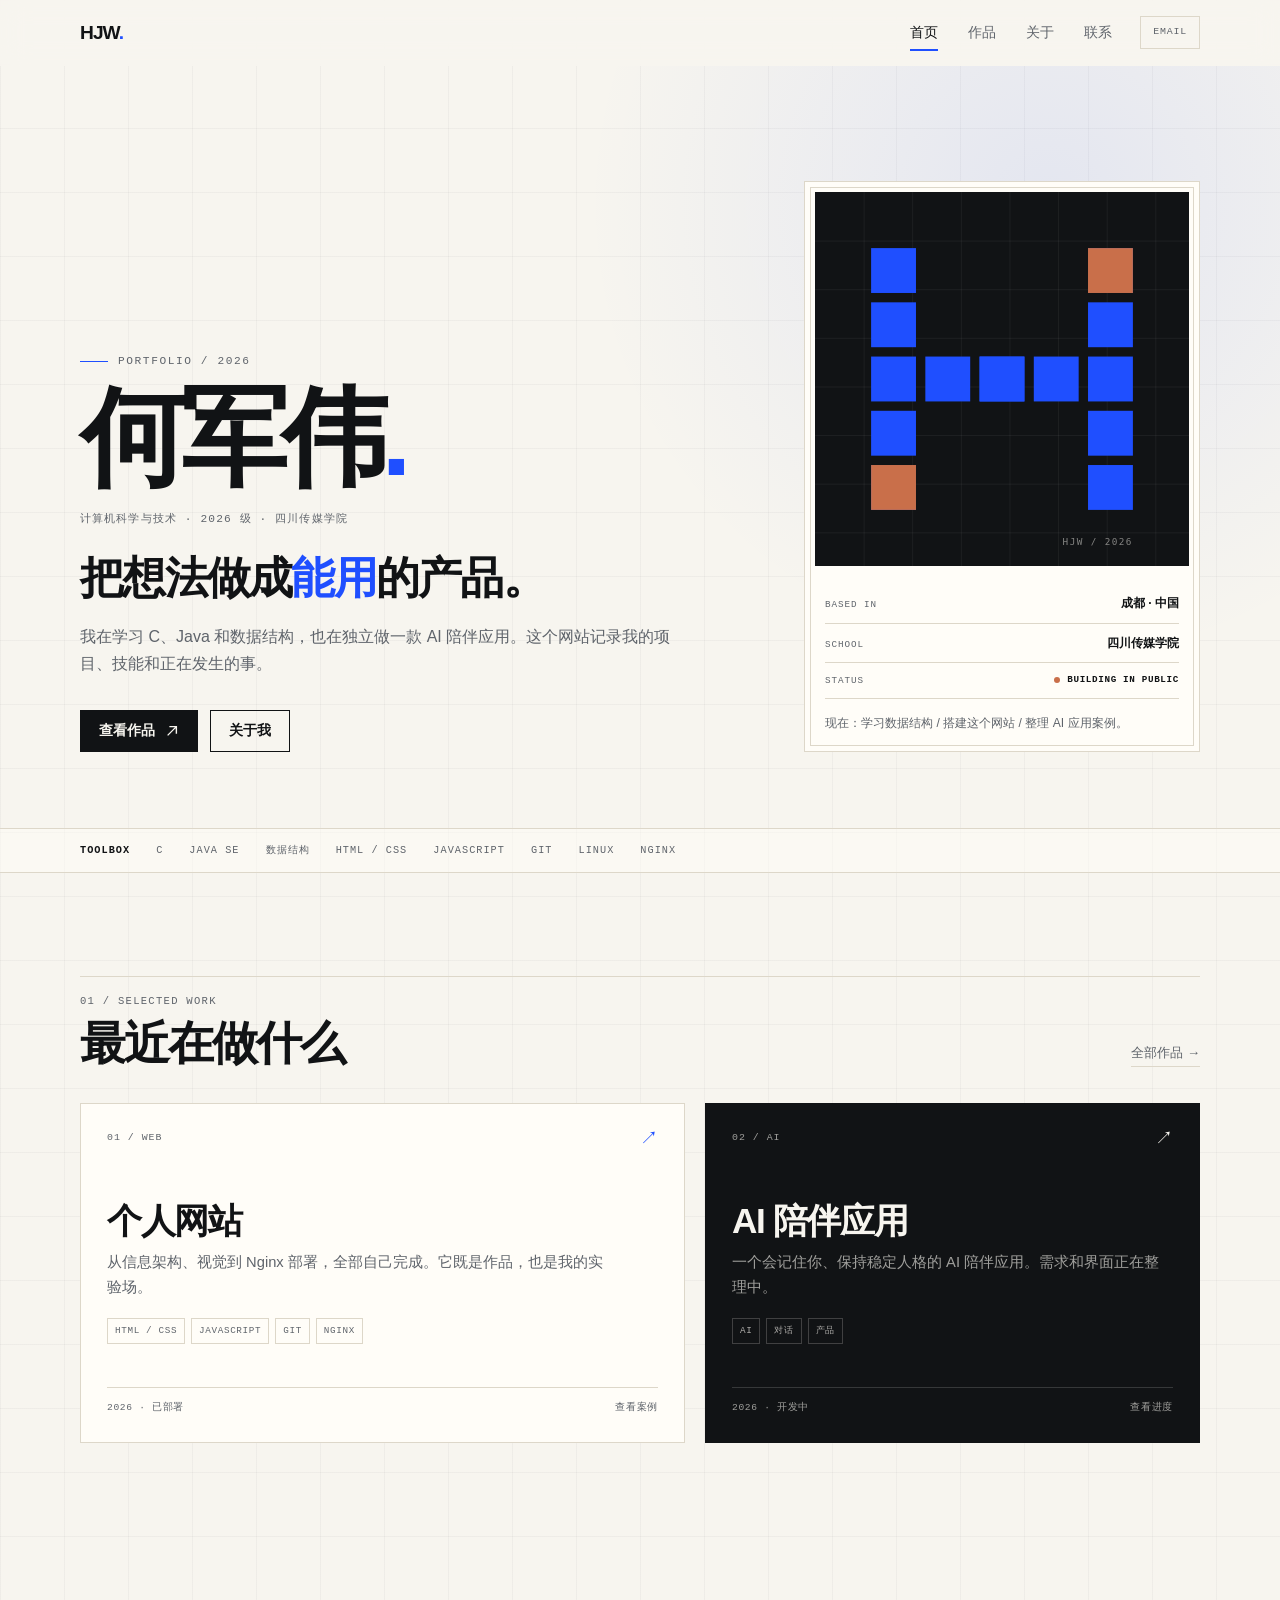
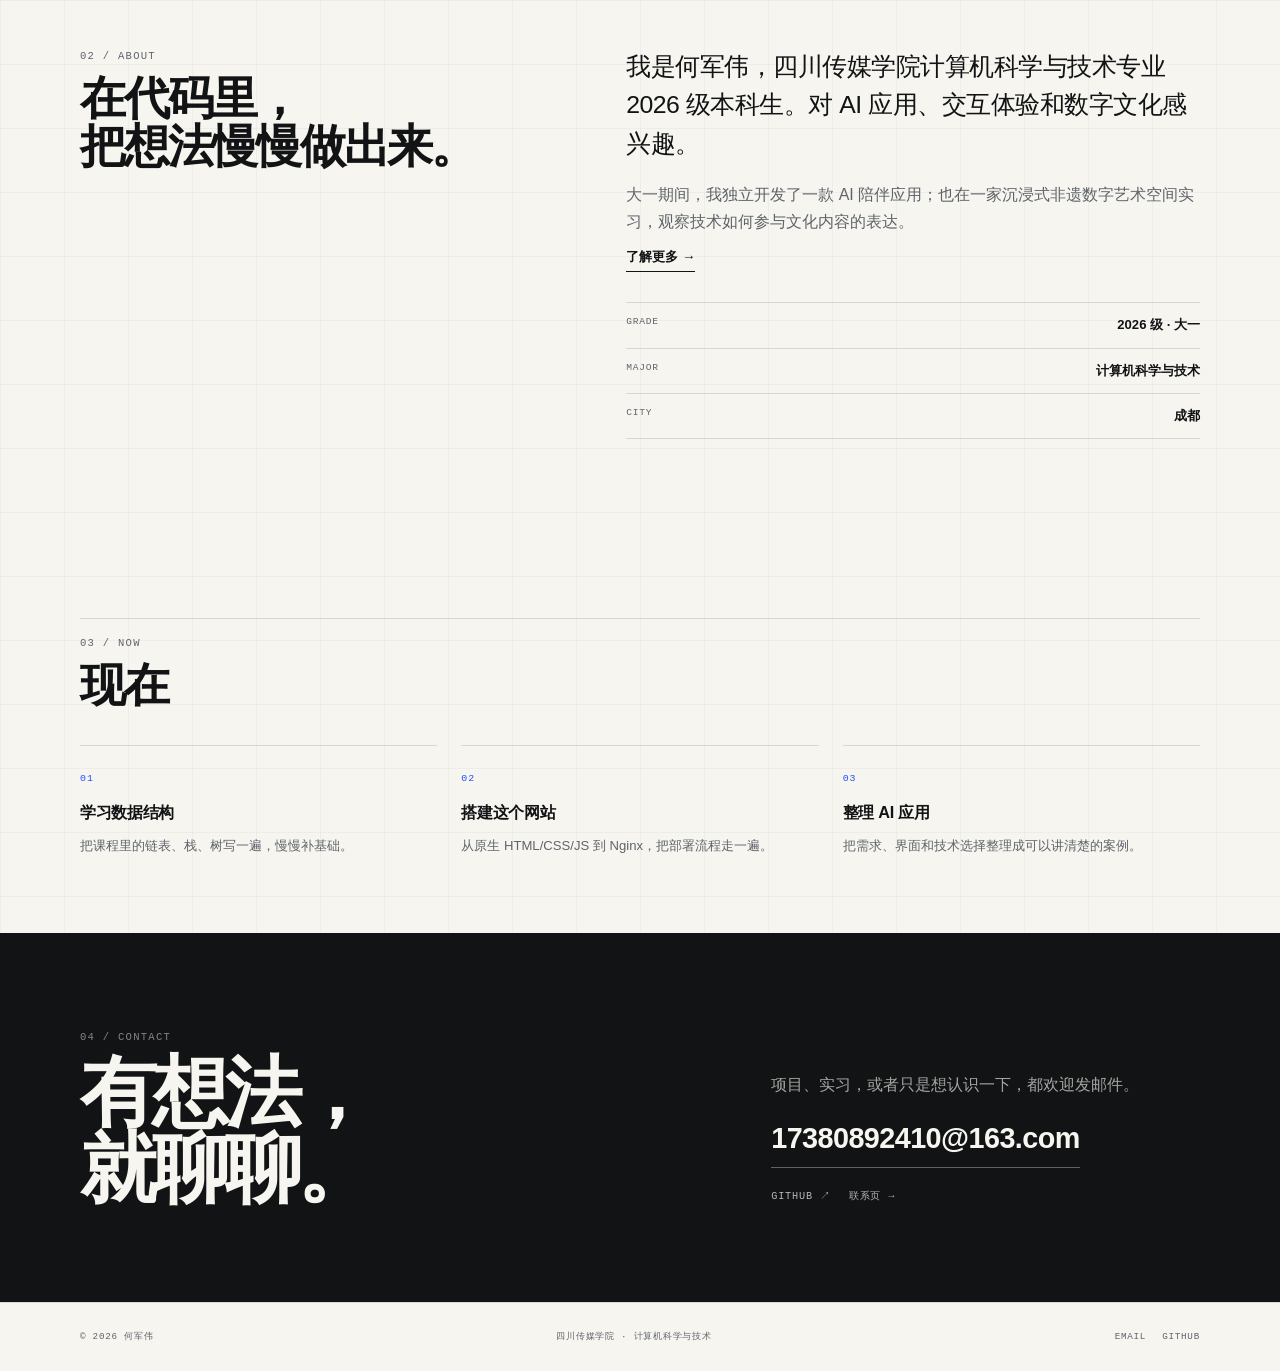
==== index.html @ 46a1043a "feat: build homepage" ====
<!doctype html>
<html lang="zh-CN">
<head>
  <meta charset="utf-8">
  <meta name="viewport" content="width=device-width, initial-scale=1">
  <meta name="description" content="何军伟的个人网站：四川传媒学院计算机科学与技术 2026 级，记录 AI 应用、Web 实践与学习过程。">
  <meta name="theme-color" content="#F7F5EF">
  <meta property="og:title" content="何军伟 | 计算机科学与技术 · AI 应用">
  <meta property="og:description" content="把想法做成能用的产品。记录项目、技能与正在发生的事。">
  <meta property="og:type" content="website">
  <title>何军伟 | 计算机科学与技术 · AI 应用</title>
  <link rel="icon" href="assets/img/favicon.svg" type="image/svg+xml">
  <link rel="stylesheet" href="assets/css/style.css">
</head>
<body>
  <a class="skip-link" href="#main">跳到主要内容</a>

  <header class="site-header">
    <div class="header-inner">
      <a class="brand" href="index.html" aria-label="何军伟 · 首页">HJW<span>.</span></a>

      <button class="nav-toggle" type="button" aria-expanded="false" aria-controls="site-nav" aria-label="打开菜单">
        <span></span>
        <span></span>
      </button>

      <nav class="nav" id="site-nav" aria-label="主导航">
        <a href="index.html" aria-current="page">首页</a>
        <a href="works.html">作品</a>
        <a href="about.html">关于</a>
        <a href="contact.html">联系</a>
      </nav>

      <a class="header-mail" href="mailto:17380892410@163.com">Email</a>
    </div>
  </header>

  <main id="main">
    <section class="hero">
      <div class="container hero-grid">
        <div class="hero-copy">
          <p class="eyebrow">Portfolio / 2026</p>
          <h1>何军伟<span class="accent">.</span></h1>
          <p class="hero-role">计算机科学与技术 · 2026 级 · 四川传媒学院</p>
          <p class="hero-statement">把想法做成<em>能用</em>的产品。</p>
          <p class="hero-lead">我在学习 C、Java 和数据结构，也在独立做一款 AI 陪伴应用。这个网站记录我的项目、技能和正在发生的事。</p>

          <div class="hero-actions">
            <a class="btn" href="works.html">
              查看作品
              <svg class="icon" viewBox="0 0 16 16" fill="none" stroke="currentColor" stroke-width="1.6" aria-hidden="true">
                <path d="M3 13 13 3M5 3h8v8"/>
              </svg>
            </a>
            <a class="btn btn--ghost" href="about.html">关于我</a>
          </div>
        </div>

        <aside class="hero-card" aria-label="个人信息卡片">
          <div class="avatar">
            <img src="assets/img/avatar.svg" alt="何军伟的字母头像，像素风格的 H" width="400" height="400">
          </div>
          <div class="hero-card-body">
            <div class="hero-card-row">
              <span>Based in</span>
              <strong>成都 · 中国</strong>
            </div>
            <div class="hero-card-row">
              <span>School</span>
              <strong>四川传媒学院</strong>
            </div>
            <div class="hero-card-row">
              <span>Status</span>
              <strong class="status">Building in public</strong>
            </div>
            <p class="hero-card-note">现在：学习数据结构 / 搭建这个网站 / 整理 AI 应用案例。</p>
          </div>
        </aside>
      </div>
    </section>

    <div class="skill-strip">
      <div class="container skill-track" aria-label="技能关键词">
        <span class="label">Toolbox</span>
        <span>C</span>
        <span>Java SE</span>
        <span>数据结构</span>
        <span>HTML / CSS</span>
        <span>JavaScript</span>
        <span>Git</span>
        <span>Linux</span>
        <span>Nginx</span>
      </div>
    </div>

    <section class="section" id="selected-work">
      <div class="container">
        <div class="section-head" data-reveal>
          <div>
            <p class="section-label">01 / Selected Work</p>
            <h2 class="section-title">最近在做什么</h2>
          </div>
          <a class="section-link" href="works.html">全部作品 →</a>
        </div>

        <div class="works-grid">
          <a class="work-card" href="works.html#site" data-reveal>
            <div class="work-top">
              <span class="work-num">01 / Web</span>
              <span class="work-arrow" aria-hidden="true">↗</span>
            </div>
            <div>
              <h3 class="work-title">个人网站</h3>
              <p class="work-desc">从信息架构、视觉到 Nginx 部署，全部自己完成。它既是作品，也是我的实验场。</p>
              <div class="work-tags">
                <span class="tag">HTML / CSS</span>
                <span class="tag">JavaScript</span>
                <span class="tag">Git</span>
                <span class="tag">Nginx</span>
              </div>
            </div>
            <div class="work-foot">
              <span>2026 · 已部署</span>
              <span>查看案例</span>
            </div>
          </a>

          <a class="work-card work-card--dark" href="works.html#ai" data-reveal>
            <div class="work-top">
              <span class="work-num">02 / AI</span>
              <span class="work-arrow" aria-hidden="true">↗</span>
            </div>
            <div>
              <h3 class="work-title">AI 陪伴应用</h3>
              <p class="work-desc">一个会记住你、保持稳定人格的 AI 陪伴应用。需求和界面正在整理中。</p>
              <div class="work-tags">
                <span class="tag">AI</span>
                <span class="tag">对话</span>
                <span class="tag">产品</span>
              </div>
            </div>
            <div class="work-foot">
              <span>2026 · 开发中</span>
              <span>查看进度</span>
            </div>
          </a>
        </div>
      </div>
    </section>

    <section class="section" id="about-teaser">
      <div class="container about-teaser">
        <div data-reveal>
          <p class="section-label">02 / About</p>
          <h2 class="section-title">在代码里，<br>把想法慢慢做出来。</h2>
        </div>

        <div data-reveal>
          <p class="lead">我是何军伟，四川传媒学院计算机科学与技术专业 2026 级本科生。对 AI 应用、交互体验和数字文化感兴趣。</p>
          <p>大一期间，我独立开发了一款 AI 陪伴应用；也在一家沉浸式非遗数字艺术空间实习，观察技术如何参与文化内容的表达。</p>
          <a class="text-link" href="about.html">了解更多 →</a>

          <div class="facts">
            <div class="fact">
              <span>Grade</span>
              <strong>2026 级 · 大一</strong>
            </div>
            <div class="fact">
              <span>Major</span>
              <strong>计算机科学与技术</strong>
            </div>
            <div class="fact">
              <span>City</span>
              <strong>成都</strong>
            </div>
          </div>
        </div>
      </div>
    </section>

    <section class="section section--tight" id="now">
      <div class="container">
        <div class="section-head" data-reveal>
          <div>
            <p class="section-label">03 / Now</p>
            <h2 class="section-title">现在</h2>
          </div>
        </div>

        <div class="now-list">
          <div class="now-item" data-reveal>
            <span class="num">01</span>
            <h3>学习数据结构</h3>
            <p>把课程里的链表、栈、树写一遍，慢慢补基础。</p>
          </div>
          <div class="now-item" data-reveal>
            <span class="num">02</span>
            <h3>搭建这个网站</h3>
            <p>从原生 HTML/CSS/JS 到 Nginx，把部署流程走一遍。</p>
          </div>
          <div class="now-item" data-reveal>
            <span class="num">03</span>
            <h3>整理 AI 应用</h3>
            <p>把需求、界面和技术选择整理成可以讲清楚的案例。</p>
          </div>
        </div>
      </div>
    </section>

    <section class="contact-cta" id="contact">
      <div class="container contact-cta-grid">
        <div data-reveal>
          <p class="section-label">04 / Contact</p>
          <h2>有想法，<br>就聊聊。</h2>
        </div>
        <div data-reveal>
          <p>项目、实习，或者只是想认识一下，都欢迎发邮件。</p>
          <a class="email-link" href="mailto:17380892410@163.com">17380892410@163.com</a>
          <div class="contact-links">
            <a href="https://github.com/WDSJ-HSDJ" target="_blank" rel="noopener">GitHub ↗</a>
            <a href="contact.html">联系页 →</a>
          </div>
        </div>
      </div>
    </section>
  </main>

  <footer class="site-footer">
    <div class="container footer-inner">
      <span>© <span data-year>2026</span> 何军伟</span>
      <span>四川传媒学院 · 计算机科学与技术</span>
      <div class="footer-links">
        <a href="mailto:17380892410@163.com">Email</a>
        <a href="https://github.com/WDSJ-HSDJ" target="_blank" rel="noopener">GitHub</a>
      </div>
    </div>
  </footer>

  <script src="assets/js/main.js" defer></script>
</body>
</html>
---- assets/css/style.css ----
/* =========================================================
   He Junwei — personal site
   Native HTML / CSS / JS. No build step, no dependencies.
   ========================================================= */

/* ---------- Reset ---------- */
*,
*::before,
*::after {
  box-sizing: border-box;
}

html {
  scroll-behavior: smooth;
}

body {
  margin: 0;
  background-color: #f7f5ef;
  background-image:
    linear-gradient(rgba(17, 19, 21, 0.035) 1px, transparent 1px),
    linear-gradient(90deg, rgba(17, 19, 21, 0.035) 1px, transparent 1px);
  background-size: 64px 64px;
  color: #111315;
  font-family: "Inter", -apple-system, BlinkMacSystemFont, "Segoe UI",
    "PingFang SC", "Hiragino Sans GB", "Microsoft YaHei", "Noto Sans SC",
    sans-serif;
  font-size: 16px;
  line-height: 1.7;
  -webkit-font-smoothing: antialiased;
  text-rendering: optimizeLegibility;
}

body.nav-open {
  overflow: hidden;
}

h1,
h2,
h3,
h4,
p,
dl,
dd,
figure {
  margin: 0;
}

ul,
ol {
  margin: 0;
  padding: 0;
  list-style: none;
}

a {
  color: inherit;
  text-decoration: none;
}

img,
svg {
  display: block;
  max-width: 100%;
}

button,
input {
  font: inherit;
}

button {
  color: inherit;
}

::selection {
  background: #1f4fff;
  color: #fff;
}

:focus-visible {
  outline: 2px solid #1f4fff;
  outline-offset: 3px;
}

/* ---------- Tokens ---------- */
:root {
  --paper: #f7f5ef;
  --paper-2: #efece3;
  --white: #fffdf8;
  --ink: #111315;
  --ink-2: #1b1e22;
  --muted: #5f646b;
  --line: #ddd7c9;
  --blue: #1f4fff;
  --blue-ink: #1739c6;
  --orange: #c96f4a;
  --max: 1120px;
  --radius: 4px;
  --font-mono: "SFMono-Regular", Consolas, "Liberation Mono", Menlo, monospace;
}

/* ---------- Utilities ---------- */
.container {
  width: min(calc(100% - 48px), var(--max));
  margin-inline: auto;
}

.skip-link {
  position: absolute;
  top: -80px;
  left: 24px;
  z-index: 100;
  padding: 10px 14px;
  background: var(--ink);
  color: var(--paper);
  font-size: 0.85rem;
  transition: top 0.2s ease;
}

.skip-link:focus {
  top: 12px;
}

.accent {
  color: var(--blue);
}

.icon {
  width: 1em;
  height: 1em;
  flex: none;
}

.section {
  padding: clamp(64px, 8vw, 104px) 0;
}

.section--tight {
  padding: clamp(48px, 6vw, 76px) 0;
}

.section-head {
  display: flex;
  align-items: flex-end;
  justify-content: space-between;
  gap: 24px;
  margin-bottom: 36px;
  padding-top: 16px;
  border-top: 1px solid var(--line);
}

.section-label {
  margin: 0 0 8px;
  font-family: var(--font-mono);
  font-size: 0.66rem;
  letter-spacing: 0.12em;
  text-transform: uppercase;
  color: var(--muted);
}

.section-title {
  font-size: clamp(1.9rem, 3.6vw, 3rem);
  font-weight: 700;
  line-height: 1.05;
  letter-spacing: -0.045em;
  text-wrap: balance;
}

.section-link {
  padding-bottom: 2px;
  border-bottom: 1px solid var(--line);
  font-size: 0.82rem;
  color: var(--muted);
  white-space: nowrap;
  transition: color 0.2s ease, border-color 0.2s ease;
}

.section-link:hover {
  color: var(--ink);
  border-color: var(--ink);
}

.section-note {
  max-width: 24em;
  font-size: 0.8rem;
  color: var(--muted);
  text-align: right;
}

.lead {
  margin-bottom: 18px;
  font-size: clamp(1.2rem, 2vw, 1.55rem);
  line-height: 1.55;
  letter-spacing: -0.02em;
}

.eyebrow {
  display: flex;
  align-items: center;
  gap: 10px;
  margin: 0;
  font-family: var(--font-mono);
  font-size: 0.7rem;
  letter-spacing: 0.14em;
  text-transform: uppercase;
  color: var(--muted);
}

.eyebrow::before {
  content: "";
  width: 28px;
  height: 1px;
  background: var(--blue);
}

/* ---------- Header ---------- */
.site-header {
  position: sticky;
  top: 0;
  z-index: 50;
  background: rgba(247, 245, 239, 0.88);
  border-bottom: 1px solid transparent;
  backdrop-filter: blur(14px);
  -webkit-backdrop-filter: blur(14px);
  transition: border-color 0.2s ease;
}

.site-header.is-scrolled {
  border-bottom-color: var(--line);
}

.header-inner {
  position: relative;
  display: flex;
  align-items: center;
  gap: 28px;
  width: min(calc(100% - 48px), var(--max));
  margin-inline: auto;
  padding: 16px 0;
}

.brand {
  font-size: 1.2rem;
  font-weight: 800;
  letter-spacing: -0.05em;
  line-height: 1;
}

.brand span {
  color: var(--blue);
}

.nav {
  display: flex;
  align-items: center;
  gap: 30px;
  margin-left: auto;
}

.nav a {
  position: relative;
  font-size: 0.86rem;
  color: var(--muted);
  transition: color 0.2s ease;
}

.nav a:hover,
.nav a[aria-current="page"] {
  color: var(--ink);
}

.nav a[aria-current="page"]::after {
  content: "";
  position: absolute;
  right: 0;
  bottom: -7px;
  left: 0;
  height: 2px;
  background: var(--blue);
}

.header-mail {
  padding: 7px 12px;
  border: 1px solid var(--line);
  font-family: var(--font-mono);
  font-size: 0.62rem;
  letter-spacing: 0.08em;
  text-transform: uppercase;
  color: var(--muted);
  transition: color 0.2s ease, border-color 0.2s ease;
}

.header-mail:hover {
  color: var(--ink);
  border-color: var(--ink);
}

.nav-toggle {
  display: none;
  width: 38px;
  height: 38px;
  margin-left: auto;
  padding: 8px;
  border: 1px solid var(--line);
  background: transparent;
  cursor: pointer;
}

.nav-toggle span {
  display: block;
  width: 20px;
  height: 1.5px;
  margin: 4px auto;
  background: var(--ink);
  transition: transform 0.2s ease, opacity 0.2s ease;
}

.nav-toggle[aria-expanded="true"] span:first-child {
  transform: translateY(5.5px) rotate(45deg);
}

.nav-toggle[aria-expanded="true"] span:last-child {
  transform: translateY(-5.5px) rotate(-45deg);
}

/* ---------- Hero ---------- */
.hero {
  padding: clamp(64px, 9vw, 116px) 0 clamp(48px, 6vw, 76px);
  background: radial-gradient(circle at 82% 18%, rgba(31, 79, 255, 0.09), transparent 38%);
}

.hero-grid {
  display: grid;
  grid-template-columns: minmax(0, 1.25fr) minmax(280px, 0.75fr);
  gap: clamp(32px, 5vw, 72px);
  align-items: end;
}

.hero h1 {
  margin: 18px 0 22px;
  font-size: clamp(3.6rem, 8.4vw, 7.2rem);
  font-weight: 800;
  line-height: 0.92;
  letter-spacing: -0.07em;
}

.hero h1 .accent {
  display: inline-block;
  color: var(--blue);
}

.hero-role {
  font-family: var(--font-mono);
  font-size: 0.7rem;
  letter-spacing: 0.1em;
  text-transform: uppercase;
  color: var(--muted);
}

.hero-statement {
  max-width: 14em;
  margin: 22px 0 18px;
  font-size: clamp(1.75rem, 3.4vw, 2.8rem);
  font-weight: 600;
  line-height: 1.25;
  letter-spacing: -0.04em;
  text-wrap: balance;
}

.hero-statement em {
  font-style: normal;
  color: var(--blue);
}

.hero-lead {
  max-width: 38em;
  font-size: 1rem;
  color: var(--muted);
}

.hero-actions {
  display: flex;
  flex-wrap: wrap;
  gap: 12px;
  margin-top: 32px;
}

.btn {
  display: inline-flex;
  align-items: center;
  gap: 10px;
  padding: 12px 18px;
  border: 1px solid var(--ink);
  background: var(--ink);
  color: var(--paper);
  font-size: 0.86rem;
  font-weight: 600;
  line-height: 1.2;
  transition: background 0.2s ease, border-color 0.2s ease, color 0.2s ease;
}

.btn:hover {
  background: var(--blue);
  border-color: var(--blue);
}

.btn--ghost {
  background: transparent;
  color: var(--ink);
}

.btn--ghost:hover {
  background: var(--ink);
  color: var(--paper);
  border-color: var(--ink);
}

.btn .icon {
  width: 14px;
  height: 14px;
}

.hero-card {
  position: relative;
  padding: 10px;
  border: 1px solid var(--line);
  background: var(--white);
}

.hero-card::after {
  content: "";
  position: absolute;
  inset: 5px;
  border: 1px solid var(--line);
  pointer-events: none;
}

.avatar {
  position: relative;
  overflow: hidden;
  aspect-ratio: 1;
  background: var(--ink);
}

.avatar img {
  width: 100%;
  height: 100%;
  object-fit: cover;
}

.hero-card-body {
  padding: 18px 10px 8px;
}

.hero-card-row {
  display: flex;
  align-items: baseline;
  justify-content: space-between;
  gap: 16px;
  padding: 9px 0;
  border-bottom: 1px solid var(--line);
  font-size: 0.76rem;
}

.hero-card-row span {
  font-family: var(--font-mono);
  font-size: 0.58rem;
  letter-spacing: 0.1em;
  text-transform: uppercase;
  color: var(--muted);
}

.hero-card-row strong {
  font-weight: 600;
  text-align: right;
}

.status {
  display: inline-flex;
  align-items: center;
  gap: 7px;
  font-family: var(--font-mono);
  font-size: 0.58rem;
  letter-spacing: 0.07em;
  text-transform: uppercase;
}

.status::before {
  content: "";
  width: 6px;
  height: 6px;
  border-radius: 50%;
  background: var(--orange);
}

.status--blue::before {
  background: var(--blue);
}

.hero-card-note {
  margin-top: 14px;
  font-size: 0.76rem;
  line-height: 1.65;
  color: var(--muted);
}

/* ---------- Skill strip ---------- */
.skill-strip {
  border-top: 1px solid var(--line);
  border-bottom: 1px solid var(--line);
  background: rgba(255, 253, 248, 0.5);
}

.skill-track {
  display: flex;
  flex-wrap: wrap;
  align-items: center;
  gap: 8px 26px;
  padding: 13px 0;
  font-family: var(--font-mono);
  font-size: 0.64rem;
  letter-spacing: 0.1em;
  text-transform: uppercase;
  color: var(--muted);
}

.skill-track .label {
  color: var(--ink);
  font-weight: 700;
}

/* ---------- Work cards ---------- */
.works-grid {
  display: grid;
  grid-template-columns: 1.1fr 0.9fr;
  gap: 20px;
}

.work-card {
  position: relative;
  display: flex;
  flex-direction: column;
  justify-content: space-between;
  gap: 30px;
  min-height: 340px;
  padding: 26px;
  overflow: hidden;
  border: 1px solid var(--line);
  background: var(--white);
  transition: transform 0.28s ease, border-color 0.28s ease;
}

.work-card:hover {
  transform: translateY(-4px);
  border-color: var(--ink);
}

.work-top {
  display: flex;
  align-items: flex-start;
  justify-content: space-between;
  gap: 16px;
}

.work-num {
  font-family: var(--font-mono);
  font-size: 0.62rem;
  letter-spacing: 0.1em;
  text-transform: uppercase;
  color: var(--muted);
}

.work-arrow {
  font-size: 1.1rem;
  line-height: 1;
  color: var(--blue);
  transition: transform 0.25s ease;
}

.work-card:hover .work-arrow {
  transform: translate(3px, -3px);
}

.work-title {
  margin: 12px 0 10px;
  font-size: clamp(1.5rem, 2.8vw, 2.2rem);
  font-weight: 700;
  line-height: 1.05;
  letter-spacing: -0.04em;
}

.work-desc {
  max-width: 34em;
  font-size: 0.92rem;
  color: var(--muted);
}

.work-tags {
  display: flex;
  flex-wrap: wrap;
  gap: 6px;
  margin-top: 18px;
}

.tag {
  padding: 4px 7px;
  border: 1px solid var(--line);
  font-family: var(--font-mono);
  font-size: 0.58rem;
  letter-spacing: 0.07em;
  text-transform: uppercase;
  color: var(--muted);
}

.work-foot {
  display: flex;
  justify-content: space-between;
  gap: 16px;
  padding-top: 12px;
  border-top: 1px solid var(--line);
  font-family: var(--font-mono);
  font-size: 0.6rem;
  letter-spacing: 0.07em;
  text-transform: uppercase;
  color: var(--muted);
}

.work-card--dark {
  border-color: var(--ink);
  background: var(--ink);
  color: var(--paper);
}

.work-card--dark:hover {
  border-color: var(--blue);
}

.work-card--dark .work-desc,
.work-card--dark .work-num,
.work-card--dark .work-foot {
  color: rgba(247, 245, 239, 0.62);
}

.work-card--dark .work-foot {
  border-color: rgba(247, 245, 239, 0.16);
}

.work-card--dark .tag {
  border-color: rgba(247, 245, 239, 0.2);
  color: rgba(247, 245, 239, 0.68);
}

.work-card--dark .work-arrow {
  color: var(--paper);
}

/* ---------- About teaser ---------- */
.about-teaser {
  display: grid;
  grid-template-columns: 0.9fr 1.1fr;
  gap: clamp(32px, 6vw, 80px);
  align-items: start;
}

.about-teaser .section-title {
  max-width: 10em;
}

.about-teaser p {
  color: var(--muted);
}

.about-teaser .lead {
  color: var(--ink);
}

.text-link {
  display: inline-flex;
  align-items: center;
  gap: 8px;
  margin-top: 10px;
  padding-bottom: 3px;
  border-bottom: 1px solid var(--ink);
  font-size: 0.84rem;
  font-weight: 600;
}

.facts {
  margin-top: 30px;
  border-top: 1px solid var(--line);
}

.fact {
  display: flex;
  justify-content: space-between;
  gap: 16px;
  padding: 11px 0;
  border-bottom: 1px solid var(--line);
  font-size: 0.82rem;
}

.fact span:first-child {
  font-family: var(--font-mono);
  font-size: 0.6rem;
  letter-spacing: 0.08em;
  text-transform: uppercase;
  color: var(--muted);
}

.fact strong {
  font-weight: 600;
  text-align: right;
}

/* ---------- Now ---------- */
.now-list {
  display: grid;
  grid-template-columns: repeat(3, 1fr);
  gap: 24px;
}

.now-item {
  padding-top: 16px;
  border-top: 1px solid var(--line);
}

.now-item .num {
  font-family: var(--font-mono);
  font-size: 0.62rem;
  letter-spacing: 0.1em;
  color: var(--blue);
}

.now-item h3 {
  margin: 10px 0 8px;
  font-size: 1.02rem;
  letter-spacing: -0.02em;
}

.now-item p {
  font-size: 0.82rem;
  color: var(--muted);
}

/* ---------- Contact CTA ---------- */
.contact-cta {
  padding: clamp(56px, 8vw, 96px) 0;
  background: var(--ink);
  color: var(--paper);
}

.contact-cta-grid {
  display: grid;
  grid-template-columns: 1.2fr 0.8fr;
  gap: 48px;
  align-items: end;
}

.contact-cta .section-label {
  color: rgba(247, 245, 239, 0.5);
}

.contact-cta h2 {
  font-size: clamp(2.6rem, 6vw, 4.8rem);
  font-weight: 700;
  line-height: 0.98;
  letter-spacing: -0.06em;
}

.contact-cta p {
  max-width: 26em;
  color: rgba(247, 245, 239, 0.64);
}

.contact-cta .email-link {
  display: inline-block;
  margin-top: 16px;
  padding-bottom: 4px;
  border-bottom: 1px solid rgba(247, 245, 239, 0.35);
  color: var(--paper);
  font-size: clamp(1.2rem, 2.4vw, 1.8rem);
  letter-spacing: -0.02em;
  word-break: break-all;
}

.contact-links {
  display: flex;
  flex-wrap: wrap;
  gap: 18px;
  margin-top: 20px;
  font-family: var(--font-mono);
  font-size: 0.64rem;
  letter-spacing: 0.08em;
  text-transform: uppercase;
}

.contact-links a {
  color: rgba(247, 245, 239, 0.72);
}

.contact-links a:hover {
  color: var(--paper);
}

/* ---------- Footer ---------- */
.site-footer {
  padding: 26px 0;
  border-top: 1px solid var(--line);
  background: var(--paper);
}

.footer-inner {
  display: flex;
  flex-wrap: wrap;
  justify-content: space-between;
  gap: 12px 24px;
  font-family: var(--font-mono);
  font-size: 0.58rem;
  letter-spacing: 0.08em;
  text-transform: uppercase;
  color: var(--muted);
}

.footer-links {
  display: flex;
  gap: 16px;
}

.footer-links a:hover {
  color: var(--ink);
}

/* ---------- Subpage hero ---------- */
.page-hero {
  padding: clamp(64px, 8vw, 104px) 0 clamp(36px, 5vw, 56px);
  background: radial-gradient(circle at 88% 12%, rgba(31, 79, 255, 0.08), transparent 36%);
}

.page-hero h1 {
  margin: 16px 0 20px;
  font-size: clamp(3rem, 7vw, 6rem);
  font-weight: 800;
  line-height: 0.95;
  letter-spacing: -0.06em;
}

.page-lead {
  max-width: 38em;
  font-size: clamp(1.05rem, 2vw, 1.35rem);
  line-height: 1.6;
  color: var(--muted);
}

/* ---------- Project ---------- */
.project {
  padding: clamp(56px, 7vw, 88px) 0;
  border-top: 1px solid var(--line);
}

.project-grid {
  display: grid;
  grid-template-columns: 1fr 1fr;
  gap: clamp(32px, 6vw, 72px);
  align-items: start;
}

.project h2 {
  margin: 12px 0 16px;
  font-size: clamp(2rem, 4vw, 3.4rem);
  font-weight: 700;
  line-height: 1;
  letter-spacing: -0.05em;
}

.project-summary {
  max-width: 34em;
  color: var(--muted);
}

.project-meta {
  display: grid;
  gap: 0;
  margin-top: 28px;
  border-top: 1px solid var(--line);
}

.project-meta > div {
  display: grid;
  grid-template-columns: 80px 1fr;
  gap: 16px;
  padding: 11px 0;
  border-bottom: 1px solid var(--line);
}

.project-meta dt {
  font-family: var(--font-mono);
  font-size: 0.6rem;
  letter-spacing: 0.08em;
  text-transform: uppercase;
  color: var(--muted);
}

.project-meta dd {
  font-size: 0.84rem;
}

.project-meta a {
  padding-bottom: 2px;
  border-bottom: 1px solid var(--line);
}

.project-meta a:hover {
  border-color: var(--ink);
}

.project-note {
  margin-top: 18px;
  font-size: 0.78rem;
  color: var(--muted);
}

.project--dark {
  background: var(--ink);
  color: var(--paper);
}

.project--dark .section-label,
.project--dark .project-summary,
.project--dark .project-meta dt,
.project--dark .project-note {
  color: rgba(247, 245, 239, 0.6);
}

.project--dark .project-meta,
.project--dark .project-meta > div {
  border-color: rgba(247, 245, 239, 0.15);
}

.project--dark .project-meta a {
  border-color: rgba(247, 245, 239, 0.3);
}

.project--dark .status {
  color: rgba(247, 245, 239, 0.75);
}

/* ---------- Browser preview ---------- */
.project-preview {
  padding: 10px;
  border: 1px solid var(--line);
  background: var(--white);
}

.browser {
  overflow: hidden;
  border: 1px solid var(--line);
  background: var(--paper);
}

.browser-bar {
  display: flex;
  align-items: center;
  gap: 5px;
  padding: 8px 10px;
  border-bottom: 1px solid var(--line);
  background: var(--paper-2);
}

.browser-dot {
  width: 6px;
  height: 6px;
  border-radius: 50%;
  background: var(--line);
}

.browser-url {
  margin-left: 10px;
  font-family: var(--font-mono);
  font-size: 0.54rem;
  letter-spacing: 0.03em;
  color: var(--muted);
}

.mini-site {
  position: relative;
  min-height: 300px;
  padding: 22px;
  background: var(--paper);
}

.mini-nav {
  display: flex;
  justify-content: space-between;
  font-family: var(--font-mono);
  font-size: 0.52rem;
  color: var(--muted);
}

.mini-nav strong {
  color: var(--ink);
  font-size: 0.66rem;
  letter-spacing: -0.04em;
}

.mini-kicker {
  margin: 42px 0 8px;
  font-family: var(--font-mono);
  font-size: 0.48rem;
  letter-spacing: 0.12em;
  color: var(--muted);
}

.mini-title {
  margin: 0;
  font-size: clamp(1.8rem, 3vw, 2.6rem);
  font-weight: 800;
  line-height: 1;
  letter-spacing: -0.06em;
}

.mini-line {
  margin: 8px 0 18px;
  font-size: 0.68rem;
  color: var(--muted);
}

.mini-cards {
  display: grid;
  grid-template-columns: 1fr 1fr;
  gap: 8px;
}

.mini-card {
  height: 64px;
  border: 1px solid var(--line);
  background: var(--white);
}

.mini-card:last-child {
  border-color: var(--ink);
  background: var(--ink);
}

.preview-note {
  margin: 8px 0 0;
  font-family: var(--font-mono);
  font-size: 0.56rem;
  letter-spacing: 0.06em;
  text-transform: uppercase;
  color: var(--muted);
  text-align: right;
}

/* ---------- AI phone mockup ---------- */
.ai-preview {
  display: flex;
  flex-direction: column;
  align-items: center;
  gap: 10px;
}

.phone-frame {
  width: min(100%, 260px);
  padding: 12px;
  border: 1px solid rgba(247, 245, 239, 0.18);
  border-radius: 28px;
  background: #0b0d10;
  box-shadow: 0 30px 80px rgba(0, 0, 0, 0.35);
}

.phone-top {
  display: flex;
  justify-content: space-between;
  padding: 2px 8px 10px;
  font-family: var(--font-mono);
  font-size: 0.5rem;
  color: rgba(247, 245, 239, 0.45);
}

.phone-chat {
  display: flex;
  flex-direction: column;
  gap: 8px;
  min-height: 252px;
  padding: 8px;
}

.bubble {
  max-width: 86%;
  padding: 9px 11px;
  border-radius: 14px;
  font-size: 0.7rem;
  line-height: 1.55;
}

.bubble--ai {
  align-self: flex-start;
  border-bottom-left-radius: 4px;
  background: rgba(247, 245, 239, 0.08);
  color: rgba(247, 245, 239, 0.84);
}

.bubble--me {
  align-self: flex-end;
  border-bottom-right-radius: 4px;
  background: var(--blue);
  color: #fff;
}

.phone-input {
  display: flex;
  align-items: center;
  justify-content: space-between;
  gap: 10px;
  margin-top: auto;
  padding: 10px 8px 2px;
  border-top: 1px solid rgba(247, 245, 239, 0.12);
  font-size: 0.6rem;
  color: rgba(247, 245, 239, 0.4);
}

.phone-input > span:first-child {
  min-width: 0;
}

.phone-input > span:last-child {
  display: grid;
  flex: none;
  place-items: center;
  width: 20px;
  height: 20px;
  border-radius: 50%;
  background: var(--blue);
  color: #fff;
  font-size: 0.65rem;
}

/* ---------- Process / learning ---------- */
.process,
.learning-list {
  display: grid;
  grid-template-columns: repeat(3, 1fr);
  gap: 24px;
}

.process-step,
.learning-item {
  padding-top: 16px;
  border-top: 1px solid var(--line);
}

.process-step .num {
  font-family: var(--font-mono);
  font-size: 0.62rem;
  letter-spacing: 0.1em;
  color: var(--blue);
}

.process-step h3,
.learning-item h3 {
  margin: 10px 0 8px;
  font-size: 1.02rem;
  letter-spacing: -0.02em;
}

.process-step p,
.learning-item p {
  font-size: 0.82rem;
  color: var(--muted);
}

.process-note {
  margin-top: 24px;
  padding: 14px 16px;
  border: 1px solid var(--line);
  background: var(--white);
  font-family: var(--font-mono);
  font-size: 0.62rem;
  letter-spacing: 0.04em;
  color: var(--muted);
}

/* ---------- About page ---------- */
.about-grid {
  display: grid;
  grid-template-columns: 1.15fr 0.85fr;
  gap: clamp(32px, 6vw, 80px);
  align-items: start;
}

.about-main p {
  max-width: 38em;
  color: var(--muted);
}

.about-main .lead {
  color: var(--ink);
}

.about-side {
  position: sticky;
  top: 104px;
}

.keywords {
  display: flex;
  flex-wrap: wrap;
  gap: 8px;
  margin-top: 24px;
}

.keyword {
  padding: 5px 8px;
  border: 1px solid var(--line);
  font-family: var(--font-mono);
  font-size: 0.6rem;
  letter-spacing: 0.06em;
  text-transform: uppercase;
  color: var(--muted);
}

.skill-groups {
  display: grid;
  grid-template-columns: repeat(2, 1fr);
  gap: 32px 48px;
}

.skill-group {
  padding-top: 14px;
  border-top: 1px solid var(--line);
}

.skill-group h3 {
  margin-bottom: 12px;
  font-size: 0.94rem;
  letter-spacing: -0.02em;
}

.skill-tags {
  display: flex;
  flex-wrap: wrap;
  gap: 6px;
}

.skill-group p {
  margin-top: 12px;
  font-size: 0.78rem;
  color: var(--muted);
}

.timeline {
  border-top: 1px solid var(--line);
}

.timeline-item {
  display: grid;
  grid-template-columns: 140px 1fr;
  gap: 24px;
  padding: 20px 0;
  border-bottom: 1px solid var(--line);
}

.time {
  padding-top: 3px;
  font-family: var(--font-mono);
  font-size: 0.6rem;
  letter-spacing: 0.06em;
  text-transform: uppercase;
  color: var(--muted);
}

.timeline-item h3 {
  margin-bottom: 6px;
  font-size: 1.02rem;
  letter-spacing: -0.02em;
}

.timeline-item p {
  font-size: 0.82rem;
  color: var(--muted);
}

/* ---------- Contact page ---------- */
.contact-grid {
  display: grid;
  grid-template-columns: 1.2fr 0.8fr;
  gap: clamp(32px, 6vw, 80px);
  align-items: start;
}

.email-link {
  display: inline-block;
  padding-bottom: 4px;
  border-bottom: 1px solid var(--ink);
  font-size: clamp(1.35rem, 3.6vw, 2.8rem);
  font-weight: 600;
  letter-spacing: -0.04em;
  word-break: break-all;
}

.copy-btn {
  display: inline-flex;
  align-items: center;
  gap: 8px;
  margin-top: 16px;
  padding: 8px 12px;
  border: 1px solid var(--line);
  background: transparent;
  font-family: var(--font-mono);
  font-size: 0.66rem;
  letter-spacing: 0.06em;
  text-transform: uppercase;
  color: var(--muted);
  cursor: pointer;
  transition: border-color 0.2s ease, color 0.2s ease;
}

.copy-btn:hover {
  border-color: var(--ink);
  color: var(--ink);
}

.contact-secondary {
  border-top: 1px solid var(--line);
}

.contact-item {
  display: flex;
  justify-content: space-between;
  gap: 16px;
  padding: 14px 0;
  border-bottom: 1px solid var(--line);
  font-size: 0.88rem;
}

.contact-item > span {
  font-family: var(--font-mono);
  font-size: 0.6rem;
  letter-spacing: 0.08em;
  text-transform: uppercase;
  color: var(--muted);
}

.contact-item a {
  padding-bottom: 2px;
  border-bottom: 1px solid var(--line);
}

.contact-item a:hover {
  border-color: var(--ink);
}

.contact-note {
  max-width: 42em;
  margin-top: 40px;
  padding-top: 20px;
  border-top: 1px solid var(--line);
  font-size: 0.8rem;
  color: var(--muted);
}

/* ---------- Reveal ---------- */
[data-reveal] {
  opacity: 0;
  transform: translateY(18px);
  transition: opacity 0.6s ease, transform 0.6s cubic-bezier(0.2, 0.7, 0.2, 1);
}

[data-reveal].is-visible {
  opacity: 1;
  transform: none;
}

/* ---------- Responsive ---------- */
@media (max-width: 1024px) {
  .hero-grid {
    grid-template-columns: minmax(0, 1fr) 300px;
  }

  .works-grid {
    grid-template-columns: 1fr 1fr;
  }

  .project-grid,
  .about-grid,
  .contact-grid {
    grid-template-columns: 1fr;
  }

  .about-side {
    position: static;
  }

  .contact-cta-grid {
    grid-template-columns: 1fr;
    gap: 32px;
  }
}

@media (max-width: 860px) {
  .header-inner {
    padding: 14px 0;
  }

  .nav-toggle {
    display: block;
    order: 3;
  }

  .header-mail {
    display: none;
  }

  .nav {
    position: absolute;
    top: 100%;
    right: 0;
    left: 0;
    display: none;
    flex-direction: column;
    align-items: flex-start;
    gap: 0;
    margin: 0;
    padding: 8px 24px 20px;
    border-bottom: 1px solid var(--line);
    background: var(--paper);
  }

  .nav.is-open {
    display: flex;
  }

  .nav a {
    width: 100%;
    padding: 12px 0;
    border-bottom: 1px solid var(--line);
    font-size: 0.96rem;
  }

  .nav a[aria-current="page"]::after {
    display: none;
  }

  .hero-grid {
    grid-template-columns: 1fr;
    gap: 36px;
  }

  .hero-card {
    max-width: 360px;
  }

  .works-grid {
    grid-template-columns: 1fr;
  }

  .about-teaser {
    grid-template-columns: 1fr;
    gap: 28px;
  }

  .now-list {
    grid-template-columns: 1fr;
    gap: 20px;
  }

  .process,
  .learning-list {
    grid-template-columns: 1fr;
    gap: 20px;
  }

  .skill-groups {
    grid-template-columns: 1fr;
    gap: 24px;
  }

  .section-head {
    align-items: flex-start;
    flex-direction: column;
    gap: 12px;
  }

  .section-note {
    text-align: left;
  }
}

@media (max-width: 640px) {
  .container,
  .header-inner {
    width: min(calc(100% - 32px), var(--max));
  }

  .hero {
    padding-top: 56px;
  }

  .hero-card {
    max-width: 100%;
  }

  .hero h1 {
    font-size: clamp(3.2rem, 16vw, 5.6rem);
  }

  .hero-statement {
    font-size: clamp(1.55rem, 7vw, 2.2rem);
  }

  .hero-actions .btn {
    flex: 1;
    justify-content: center;
  }

  .section,
  .project {
    padding: 56px 0;
  }

  .section-title {
    font-size: clamp(1.8rem, 8vw, 2.5rem);
  }

  .work-card {
    min-height: 0;
    padding: 20px;
  }

  .project-meta > div {
    grid-template-columns: 72px 1fr;
  }

  .timeline-item {
    grid-template-columns: 1fr;
    gap: 6px;
  }

  .time {
    padding-top: 0;
  }

  .contact-item {
    flex-direction: column;
    gap: 4px;
  }

  .footer-inner {
    flex-direction: column;
  }

  .footer-links {
    margin-top: 2px;
  }

  .contact-cta h2 {
    font-size: clamp(2.3rem, 12vw, 3.6rem);
  }

  .email-link {
    font-size: clamp(1.15rem, 6vw, 1.7rem);
  }
}

@media (prefers-reduced-motion: reduce) {
  html {
    scroll-behavior: auto;
  }

  *,
  *::before,
  *::after {
    animation-duration: 0.01ms !important;
    animation-iteration-count: 1 !important;
    transition-duration: 0.01ms !important;
  }

  [data-reveal] {
    opacity: 1;
    transform: none;
  }
}
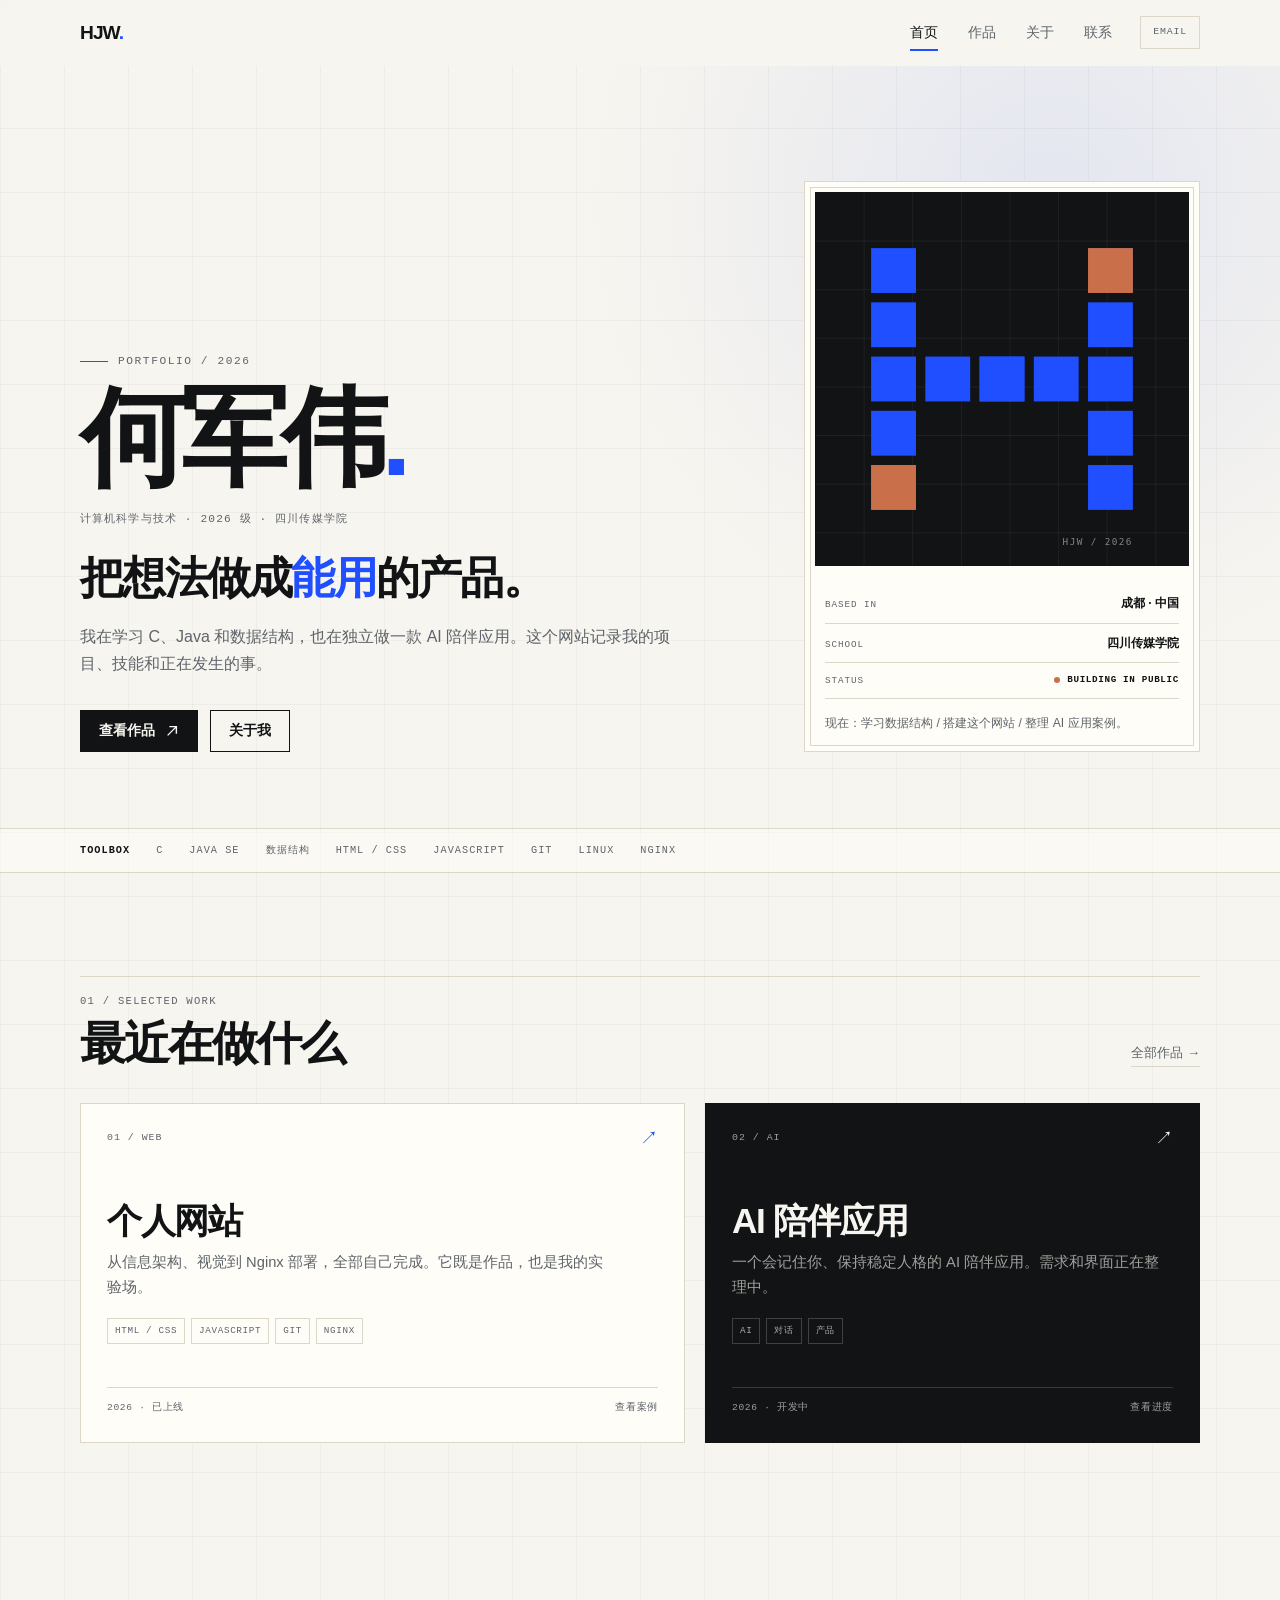
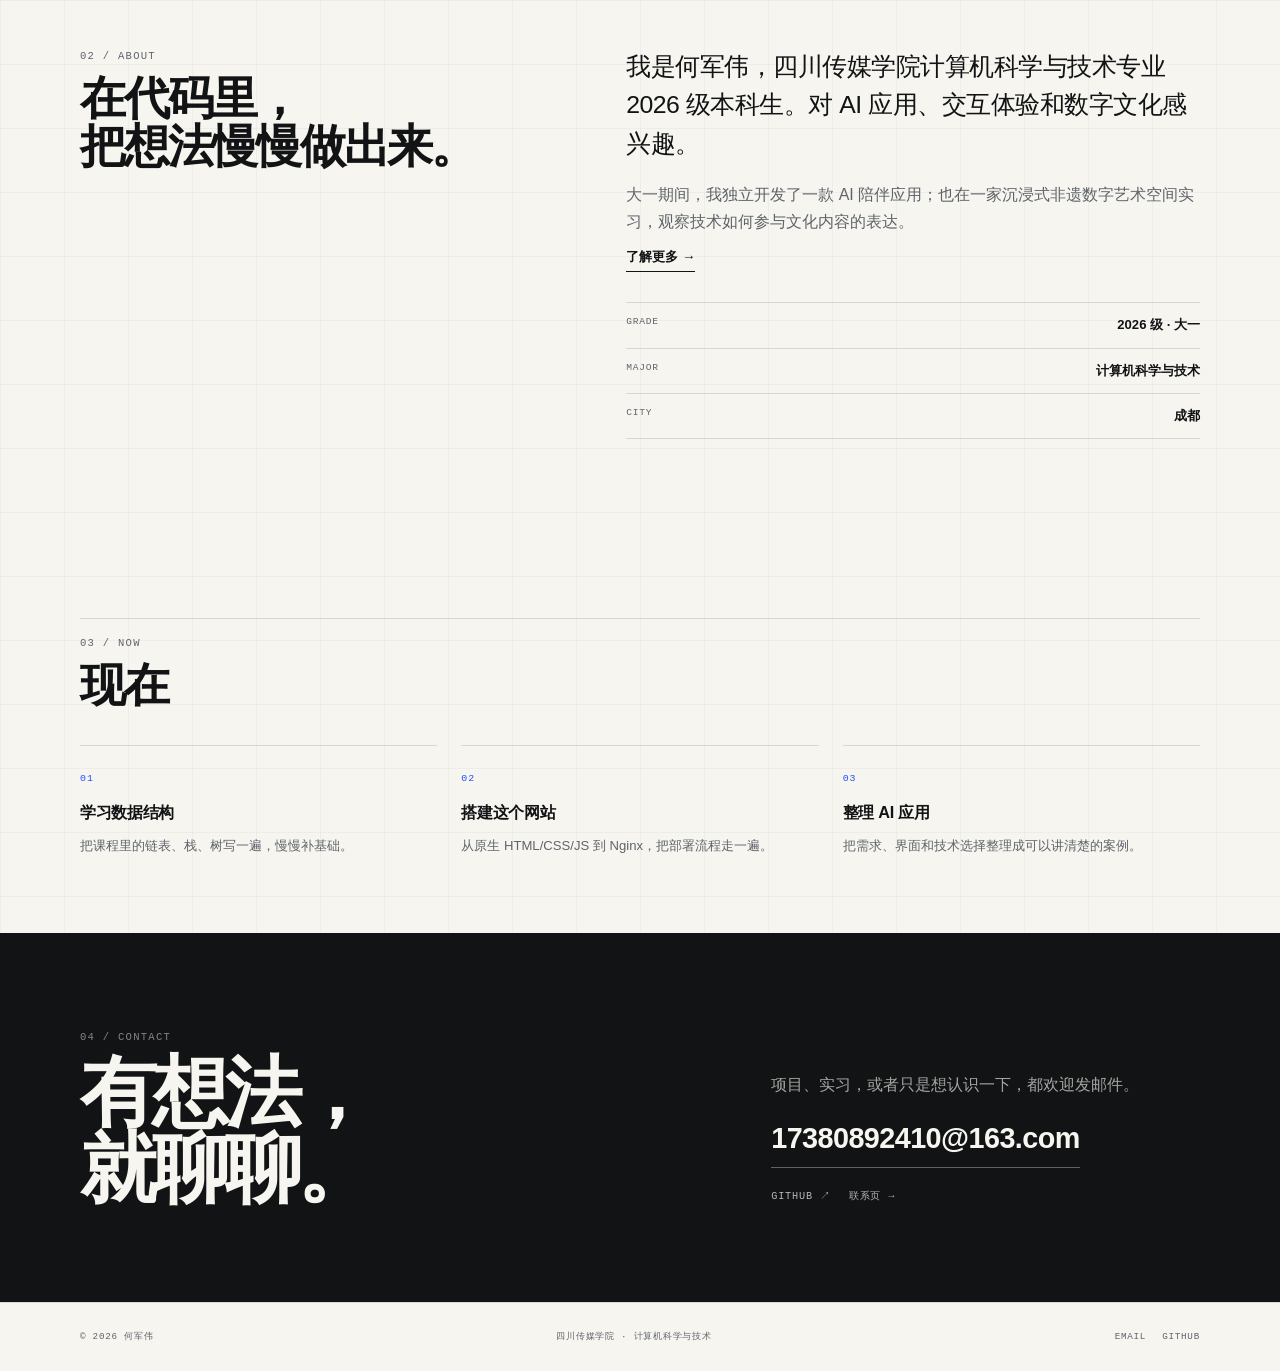
==== commit 7aff4a74: "content: mark site live and add repository link" ====
--- a/index.html
+++ b/index.html
@@ -120,7 +120,7 @@
               </div>
             </div>
             <div class="work-foot">
-              <span>2026 · 已部署</span>
+              <span>2026 · 已上线</span>
               <span>查看案例</span>
             </div>
           </a>
@@ -217,7 +217,7 @@
           <p>项目、实习，或者只是想认识一下，都欢迎发邮件。</p>
           <a class="email-link" href="mailto:17380892410@163.com">17380892410@163.com</a>
           <div class="contact-links">
-            <a href="https://github.com/WDSJ-HSDJ" target="_blank" rel="noopener">GitHub ↗</a>
+            <a href="https://github.com/wdsj-hsdj" target="_blank" rel="noopener">GitHub ↗</a>
             <a href="contact.html">联系页 →</a>
           </div>
         </div>
@@ -231,7 +231,7 @@
       <span>四川传媒学院 · 计算机科学与技术</span>
       <div class="footer-links">
         <a href="mailto:17380892410@163.com">Email</a>
-        <a href="https://github.com/WDSJ-HSDJ" target="_blank" rel="noopener">GitHub</a>
+        <a href="https://github.com/wdsj-hsdj" target="_blank" rel="noopener">GitHub</a>
       </div>
     </div>
   </footer>
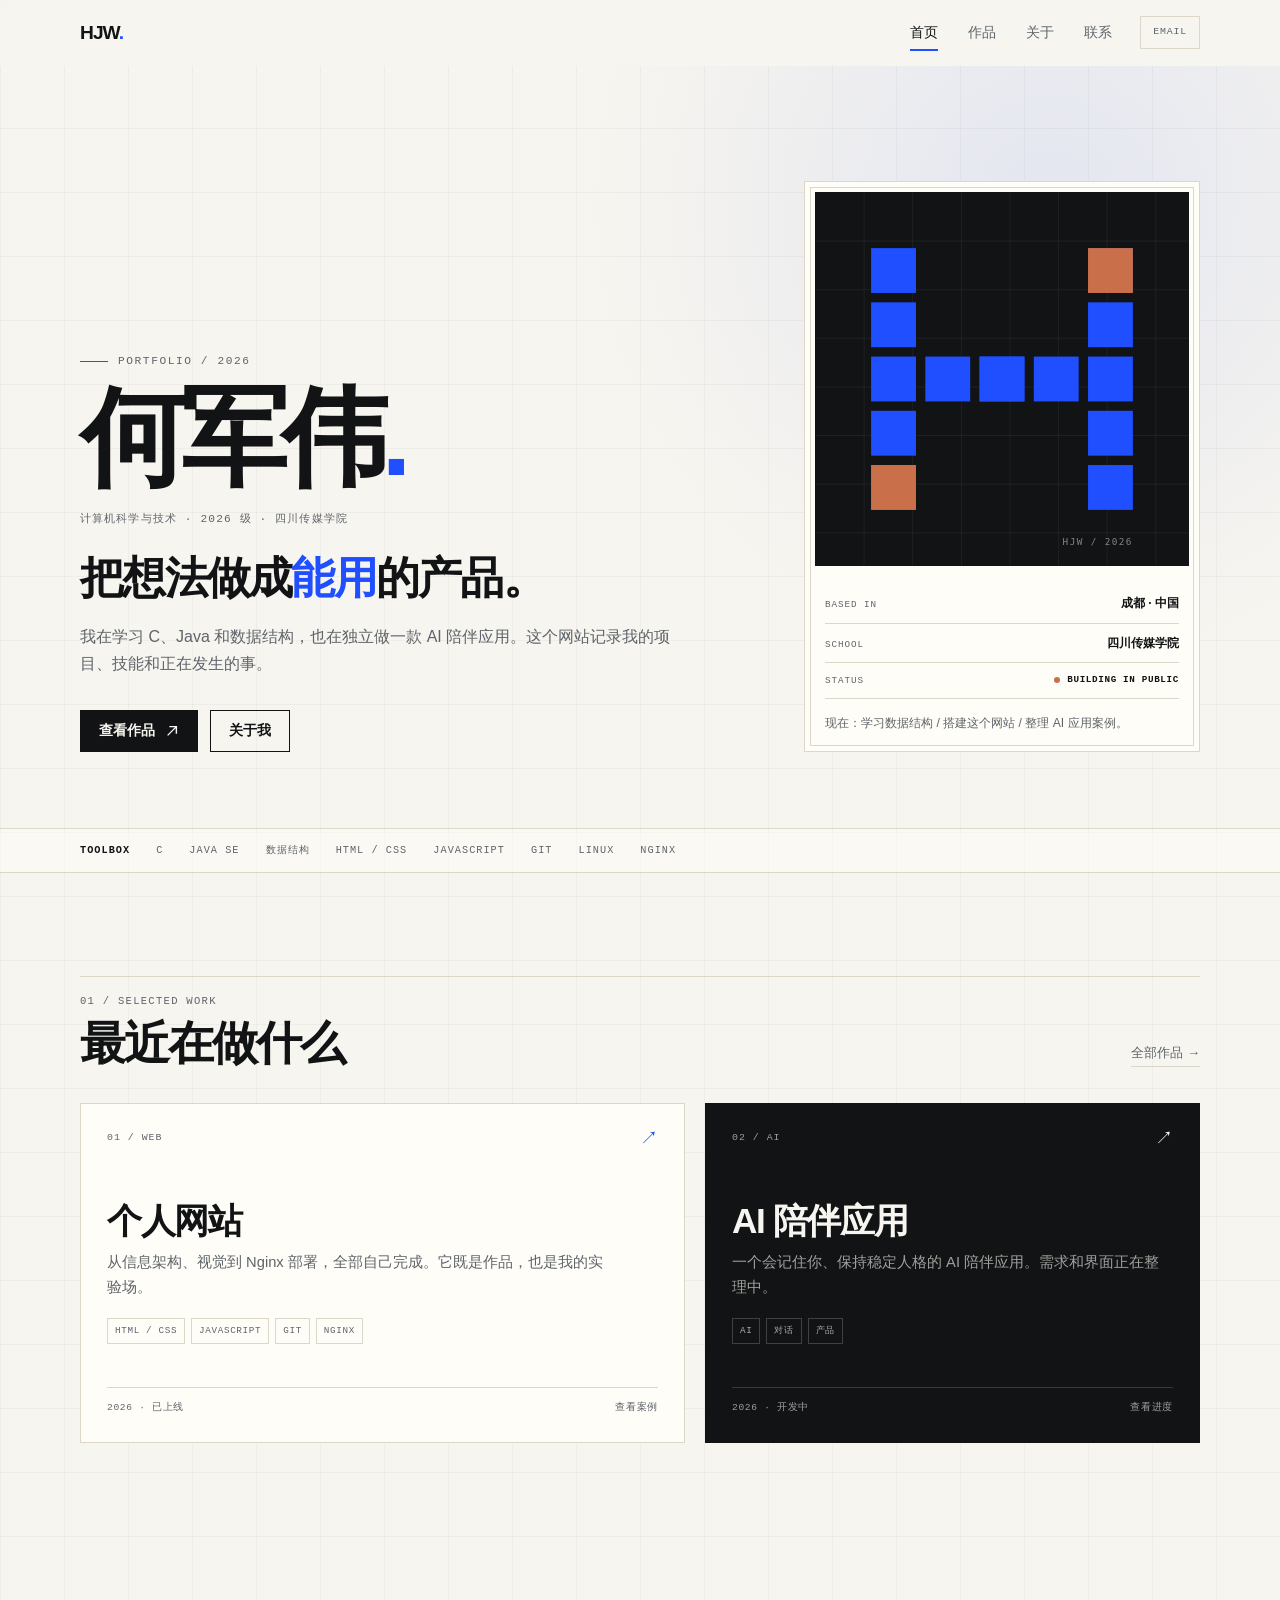
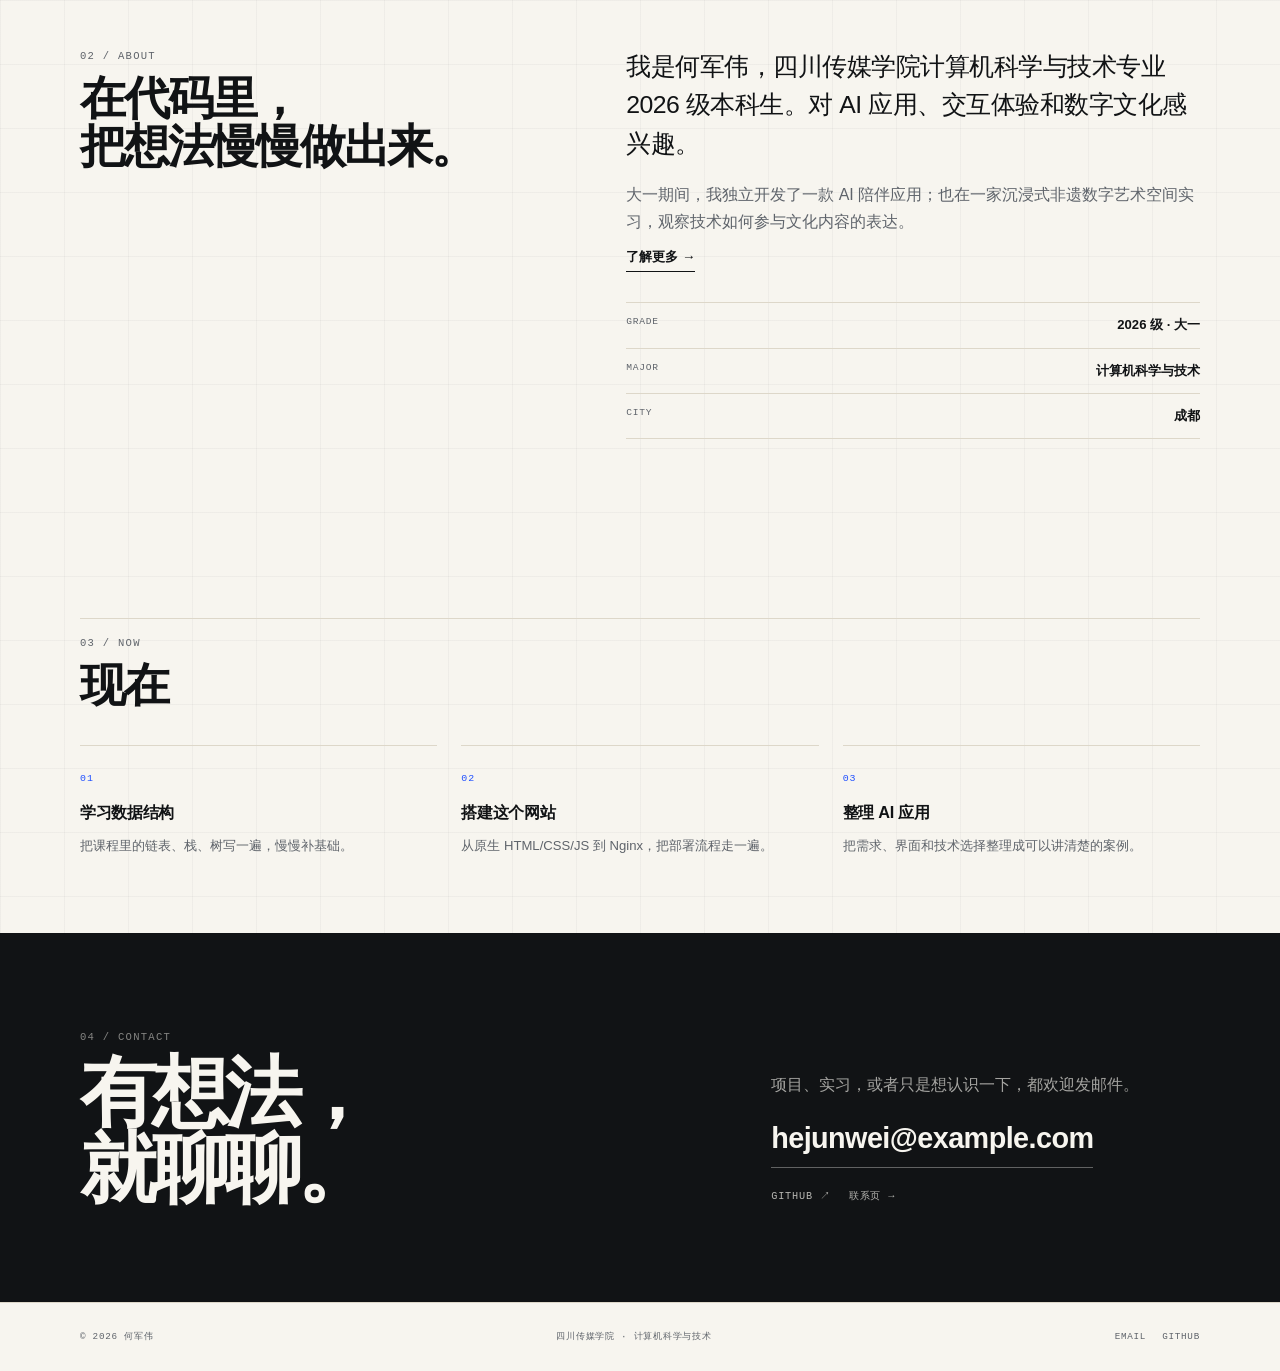
==== commit a1e1ba08: "content: replace contact email with placeholder" ====
--- a/index.html
+++ b/index.html
@@ -31,7 +31,7 @@
         <a href="contact.html">联系</a>
       </nav>
 
-      <a class="header-mail" href="mailto:17380892410@163.com">Email</a>
+      <a class="header-mail" href="mailto:hejunwei@example.com">Email</a>
     </div>
   </header>
 
@@ -215,7 +215,7 @@
         </div>
         <div data-reveal>
           <p>项目、实习，或者只是想认识一下，都欢迎发邮件。</p>
-          <a class="email-link" href="mailto:17380892410@163.com">17380892410@163.com</a>
+          <a class="email-link" href="mailto:hejunwei@example.com">hejunwei@example.com</a>
           <div class="contact-links">
             <a href="https://github.com/wdsj-hsdj" target="_blank" rel="noopener">GitHub ↗</a>
             <a href="contact.html">联系页 →</a>
@@ -230,7 +230,7 @@
       <span>© <span data-year>2026</span> 何军伟</span>
       <span>四川传媒学院 · 计算机科学与技术</span>
       <div class="footer-links">
-        <a href="mailto:17380892410@163.com">Email</a>
+        <a href="mailto:hejunwei@example.com">Email</a>
         <a href="https://github.com/wdsj-hsdj" target="_blank" rel="noopener">GitHub</a>
       </div>
     </div>
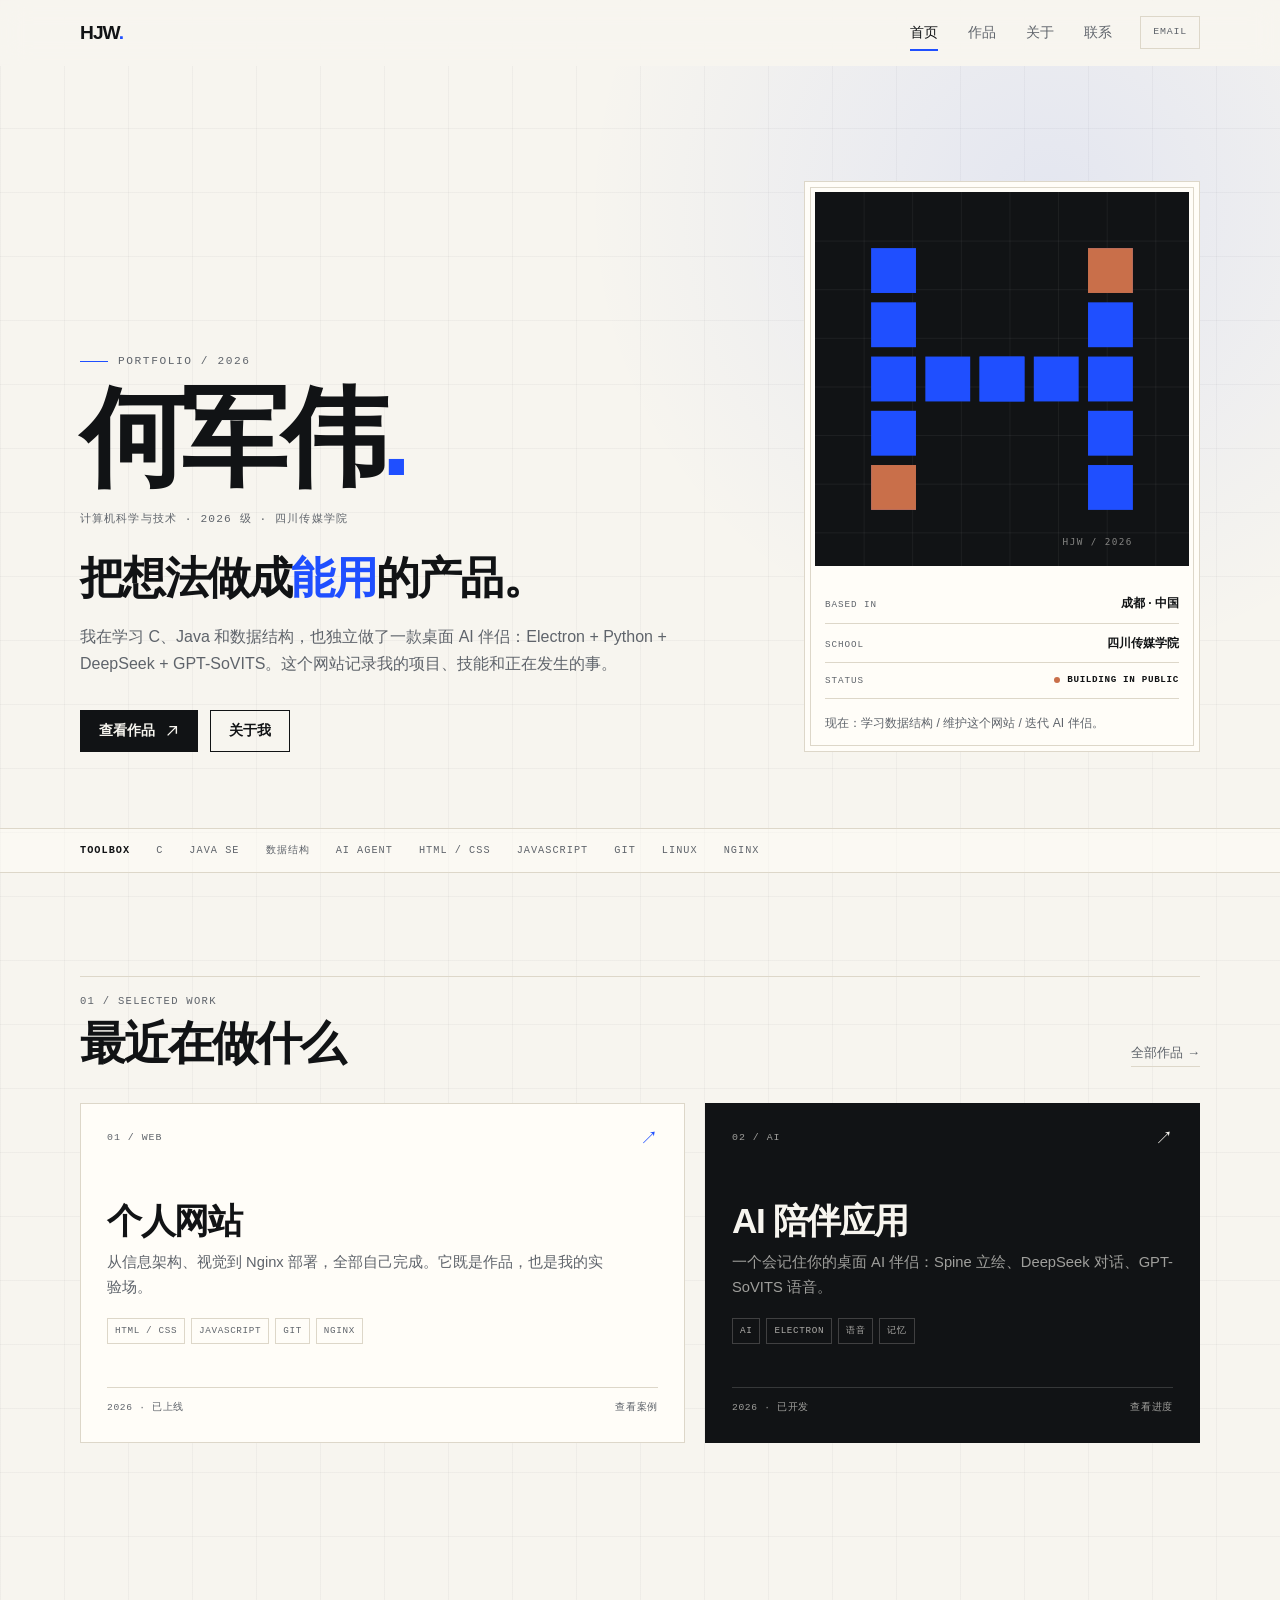
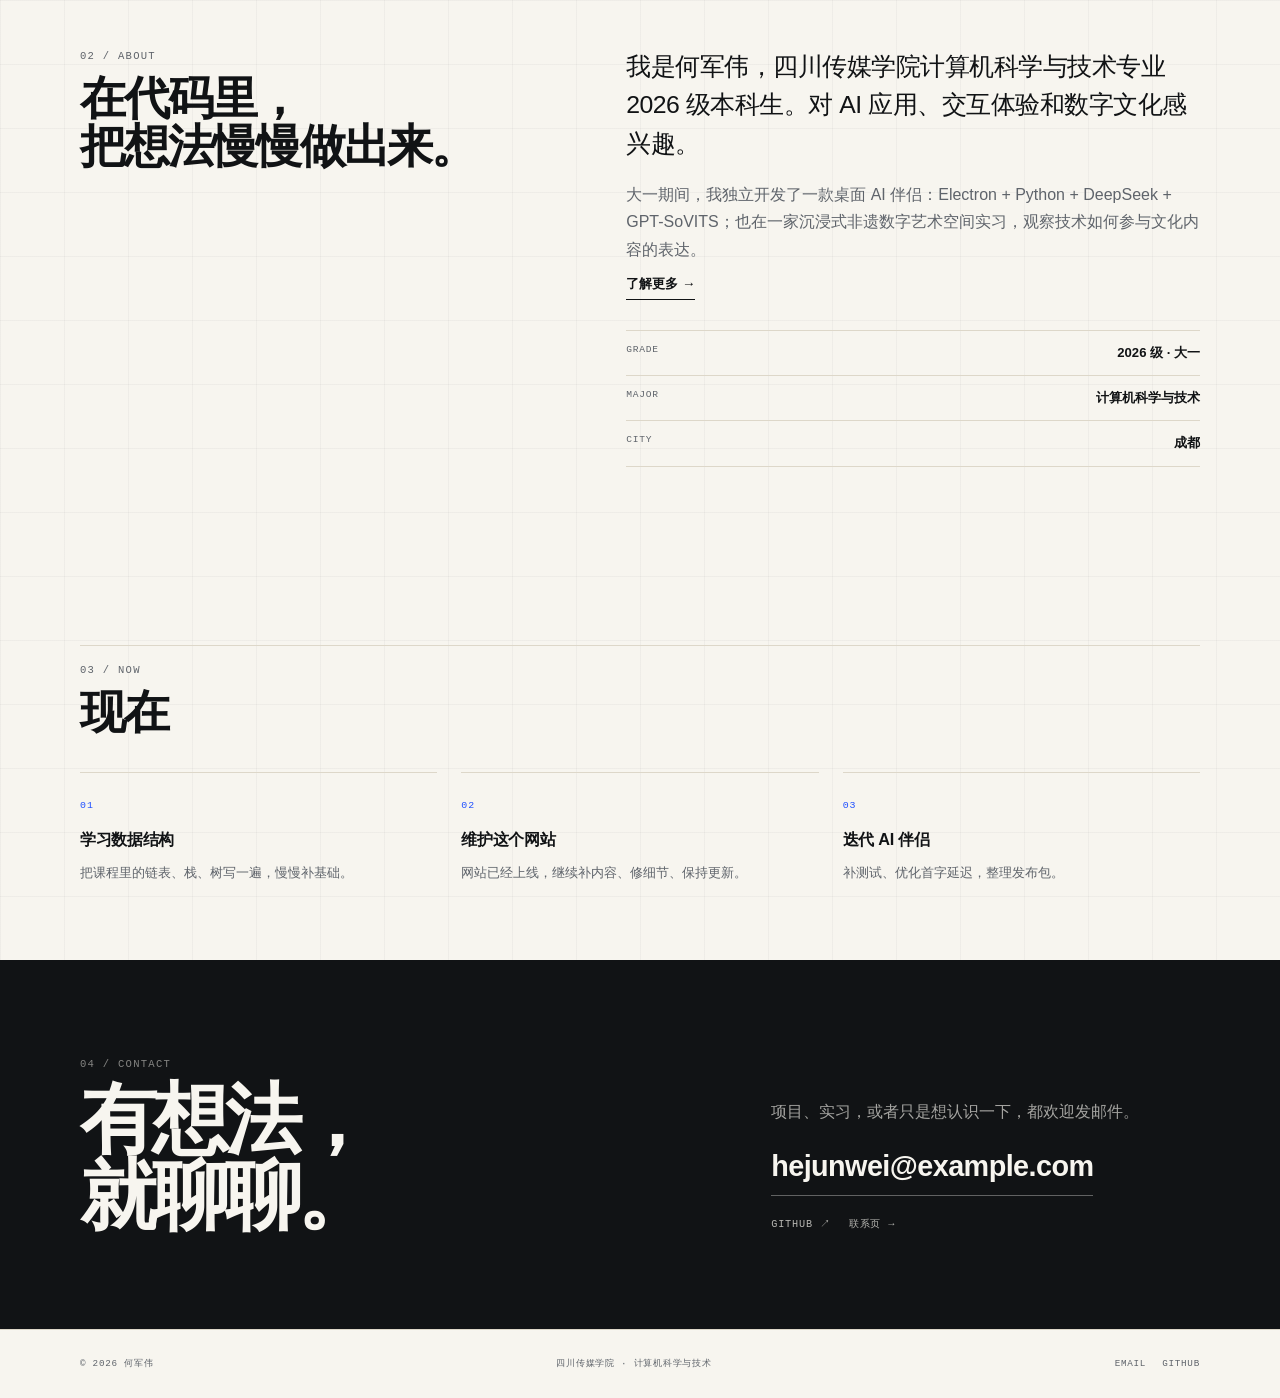
==== commit c8ad484e: "content: add AI companion project details" ====
--- a/index.html
+++ b/index.html
@@ -43,7 +43,7 @@
           <h1>何军伟<span class="accent">.</span></h1>
           <p class="hero-role">计算机科学与技术 · 2026 级 · 四川传媒学院</p>
           <p class="hero-statement">把想法做成<em>能用</em>的产品。</p>
-          <p class="hero-lead">我在学习 C、Java 和数据结构，也在独立做一款 AI 陪伴应用。这个网站记录我的项目、技能和正在发生的事。</p>
+          <p class="hero-lead">我在学习 C、Java 和数据结构，也独立做了一款桌面 AI 伴侣：Electron + Python + DeepSeek + GPT-SoVITS。这个网站记录我的项目、技能和正在发生的事。</p>
 
           <div class="hero-actions">
             <a class="btn" href="works.html">
@@ -73,7 +73,7 @@
               <span>Status</span>
               <strong class="status">Building in public</strong>
             </div>
-            <p class="hero-card-note">现在：学习数据结构 / 搭建这个网站 / 整理 AI 应用案例。</p>
+            <p class="hero-card-note">现在：学习数据结构 / 维护这个网站 / 迭代 AI 伴侣。</p>
           </div>
         </aside>
       </div>
@@ -85,6 +85,7 @@
         <span>C</span>
         <span>Java SE</span>
         <span>数据结构</span>
+        <span>AI Agent</span>
         <span>HTML / CSS</span>
         <span>JavaScript</span>
         <span>Git</span>
@@ -132,15 +133,16 @@
             </div>
             <div>
               <h3 class="work-title">AI 陪伴应用</h3>
-              <p class="work-desc">一个会记住你、保持稳定人格的 AI 陪伴应用。需求和界面正在整理中。</p>
+              <p class="work-desc">一个会记住你的桌面 AI 伴侣：Spine 立绘、DeepSeek 对话、GPT-SoVITS 语音。</p>
               <div class="work-tags">
                 <span class="tag">AI</span>
-                <span class="tag">对话</span>
-                <span class="tag">产品</span>
+                <span class="tag">Electron</span>
+                <span class="tag">语音</span>
+                <span class="tag">记忆</span>
               </div>
             </div>
             <div class="work-foot">
-              <span>2026 · 开发中</span>
+              <span>2026 · 已开发</span>
               <span>查看进度</span>
             </div>
           </a>
@@ -157,7 +159,7 @@
 
         <div data-reveal>
           <p class="lead">我是何军伟，四川传媒学院计算机科学与技术专业 2026 级本科生。对 AI 应用、交互体验和数字文化感兴趣。</p>
-          <p>大一期间，我独立开发了一款 AI 陪伴应用；也在一家沉浸式非遗数字艺术空间实习，观察技术如何参与文化内容的表达。</p>
+          <p>大一期间，我独立开发了一款桌面 AI 伴侣：Electron + Python + DeepSeek + GPT-SoVITS；也在一家沉浸式非遗数字艺术空间实习，观察技术如何参与文化内容的表达。</p>
           <a class="text-link" href="about.html">了解更多 →</a>
 
           <div class="facts">
@@ -195,13 +197,13 @@
           </div>
           <div class="now-item" data-reveal>
             <span class="num">02</span>
-            <h3>搭建这个网站</h3>
-            <p>从原生 HTML/CSS/JS 到 Nginx，把部署流程走一遍。</p>
+            <h3>维护这个网站</h3>
+            <p>网站已经上线，继续补内容、修细节、保持更新。</p>
           </div>
           <div class="now-item" data-reveal>
             <span class="num">03</span>
-            <h3>整理 AI 应用</h3>
-            <p>把需求、界面和技术选择整理成可以讲清楚的案例。</p>
+            <h3>迭代 AI 伴侣</h3>
+            <p>补测试、优化首字延迟，整理发布包。</p>
           </div>
         </div>
       </div>
--- a/assets/css/style.css
+++ b/assets/css/style.css
@@ -1360,6 +1360,168 @@
   color: var(--muted);
 }
 
+/* ---------- AI project detail ---------- */
+.feature-list {
+  display: grid;
+  gap: 8px;
+  margin: 18px 0 0;
+  padding: 0;
+  list-style: none;
+}
+
+.feature-list li {
+  position: relative;
+  padding-left: 16px;
+  font-size: 0.8rem;
+  line-height: 1.7;
+  color: rgba(247, 245, 239, 0.72);
+}
+
+.feature-list li::before {
+  content: "";
+  position: absolute;
+  top: 0.68em;
+  left: 0;
+  width: 5px;
+  height: 5px;
+  border-radius: 50%;
+  background: var(--blue);
+}
+
+.pet-window {
+  width: min(100%, 380px);
+  overflow: hidden;
+  border: 1px solid rgba(247, 245, 239, 0.18);
+  border-radius: 10px;
+  background: #0b0d10;
+  box-shadow: 0 30px 80px rgba(0, 0, 0, 0.35);
+}
+
+.pet-titlebar {
+  display: flex;
+  align-items: center;
+  gap: 5px;
+  padding: 9px 12px;
+  border-bottom: 1px solid rgba(247, 245, 239, 0.12);
+  background: rgba(247, 245, 239, 0.04);
+}
+
+.pet-dot {
+  width: 6px;
+  height: 6px;
+  border-radius: 50%;
+  background: rgba(247, 245, 239, 0.25);
+}
+
+.pet-title {
+  margin-left: 8px;
+  font-size: 0.6rem;
+  color: rgba(247, 245, 239, 0.65);
+}
+
+.pet-version {
+  margin-left: auto;
+  font-family: var(--font-mono);
+  font-size: 0.48rem;
+  color: rgba(247, 245, 239, 0.35);
+}
+
+.pet-stage {
+  position: relative;
+  display: grid;
+  place-items: center;
+  min-height: 220px;
+  overflow: hidden;
+  background:
+    radial-gradient(circle at 50% 38%, rgba(31, 79, 255, 0.22), transparent 55%),
+    #0b0d10;
+}
+
+.pet-glow {
+  position: absolute;
+  width: 180px;
+  height: 180px;
+  border-radius: 50%;
+  background: radial-gradient(circle, rgba(31, 79, 255, 0.3), transparent 65%);
+  filter: blur(12px);
+}
+
+.pet-portrait {
+  position: relative;
+  z-index: 1;
+  display: flex;
+  flex-direction: column;
+  align-items: center;
+  justify-content: center;
+  width: 108px;
+  height: 108px;
+  border: 1px solid rgba(247, 245, 239, 0.22);
+  border-radius: 50%;
+  background: linear-gradient(145deg, rgba(31, 79, 255, 0.38), rgba(201, 111, 74, 0.2));
+  color: var(--paper);
+}
+
+.pet-portrait > span {
+  font-size: 2.3rem;
+  font-weight: 700;
+  line-height: 1;
+}
+
+.pet-portrait small {
+  margin-top: 5px;
+  font-family: var(--font-mono);
+  font-size: 0.42rem;
+  letter-spacing: 0.05em;
+  color: rgba(247, 245, 239, 0.55);
+  text-align: center;
+}
+
+.pet-speech {
+  position: absolute;
+  right: 16px;
+  bottom: 12px;
+  left: 16px;
+  z-index: 2;
+  padding: 8px 10px;
+  border-radius: 10px;
+  background: rgba(247, 245, 239, 0.94);
+  color: var(--ink);
+  font-size: 0.66rem;
+  line-height: 1.5;
+}
+
+.pet-chat {
+  display: flex;
+  flex-direction: column;
+  gap: 6px;
+  padding: 10px 12px 4px;
+}
+
+.pet-chat .bubble {
+  font-size: 0.66rem;
+}
+
+.pet-input {
+  display: flex;
+  align-items: center;
+  justify-content: space-between;
+  padding: 8px 12px 12px;
+  font-size: 0.56rem;
+  color: rgba(247, 245, 239, 0.4);
+}
+
+.pet-input > span:last-child {
+  display: grid;
+  flex: none;
+  place-items: center;
+  width: 18px;
+  height: 18px;
+  border-radius: 50%;
+  background: var(--blue);
+  color: #fff;
+  font-size: 0.6rem;
+}
+
 /* ---------- Reveal ---------- */
 [data-reveal] {
   opacity: 0;
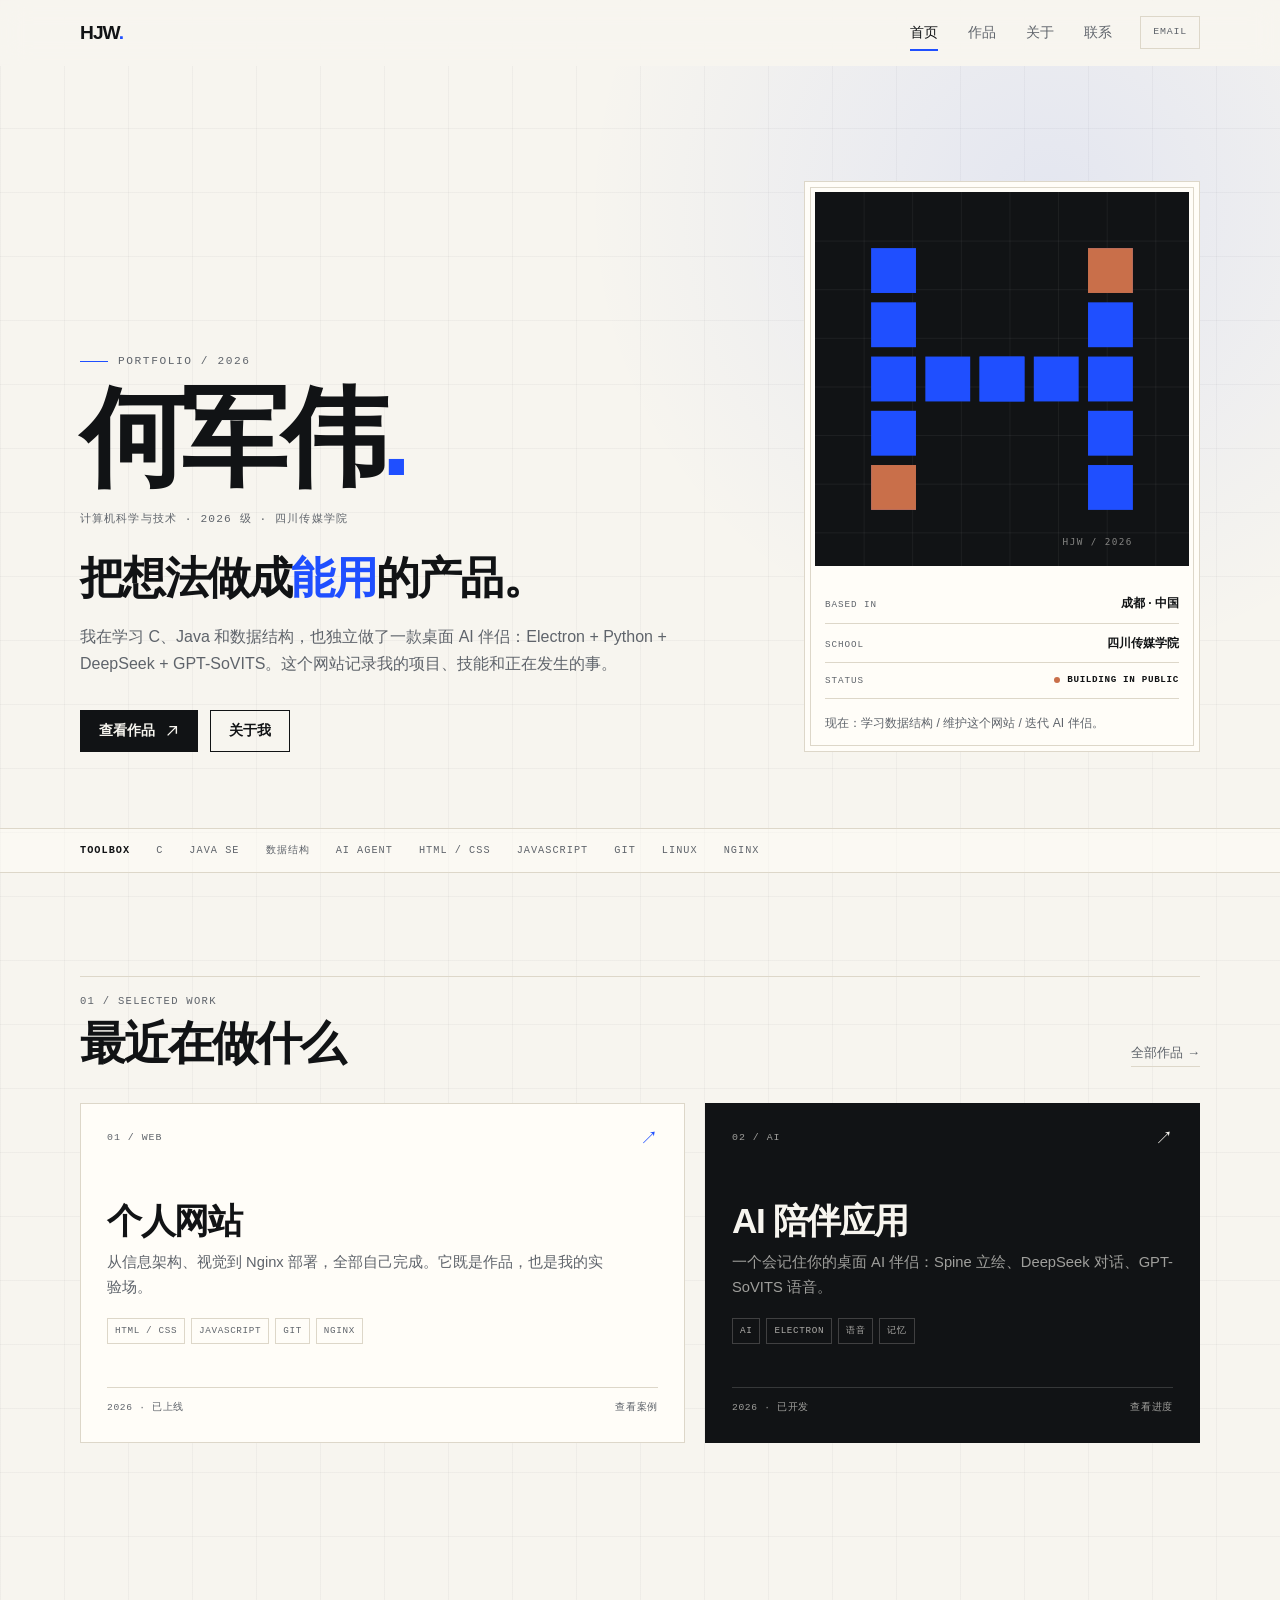
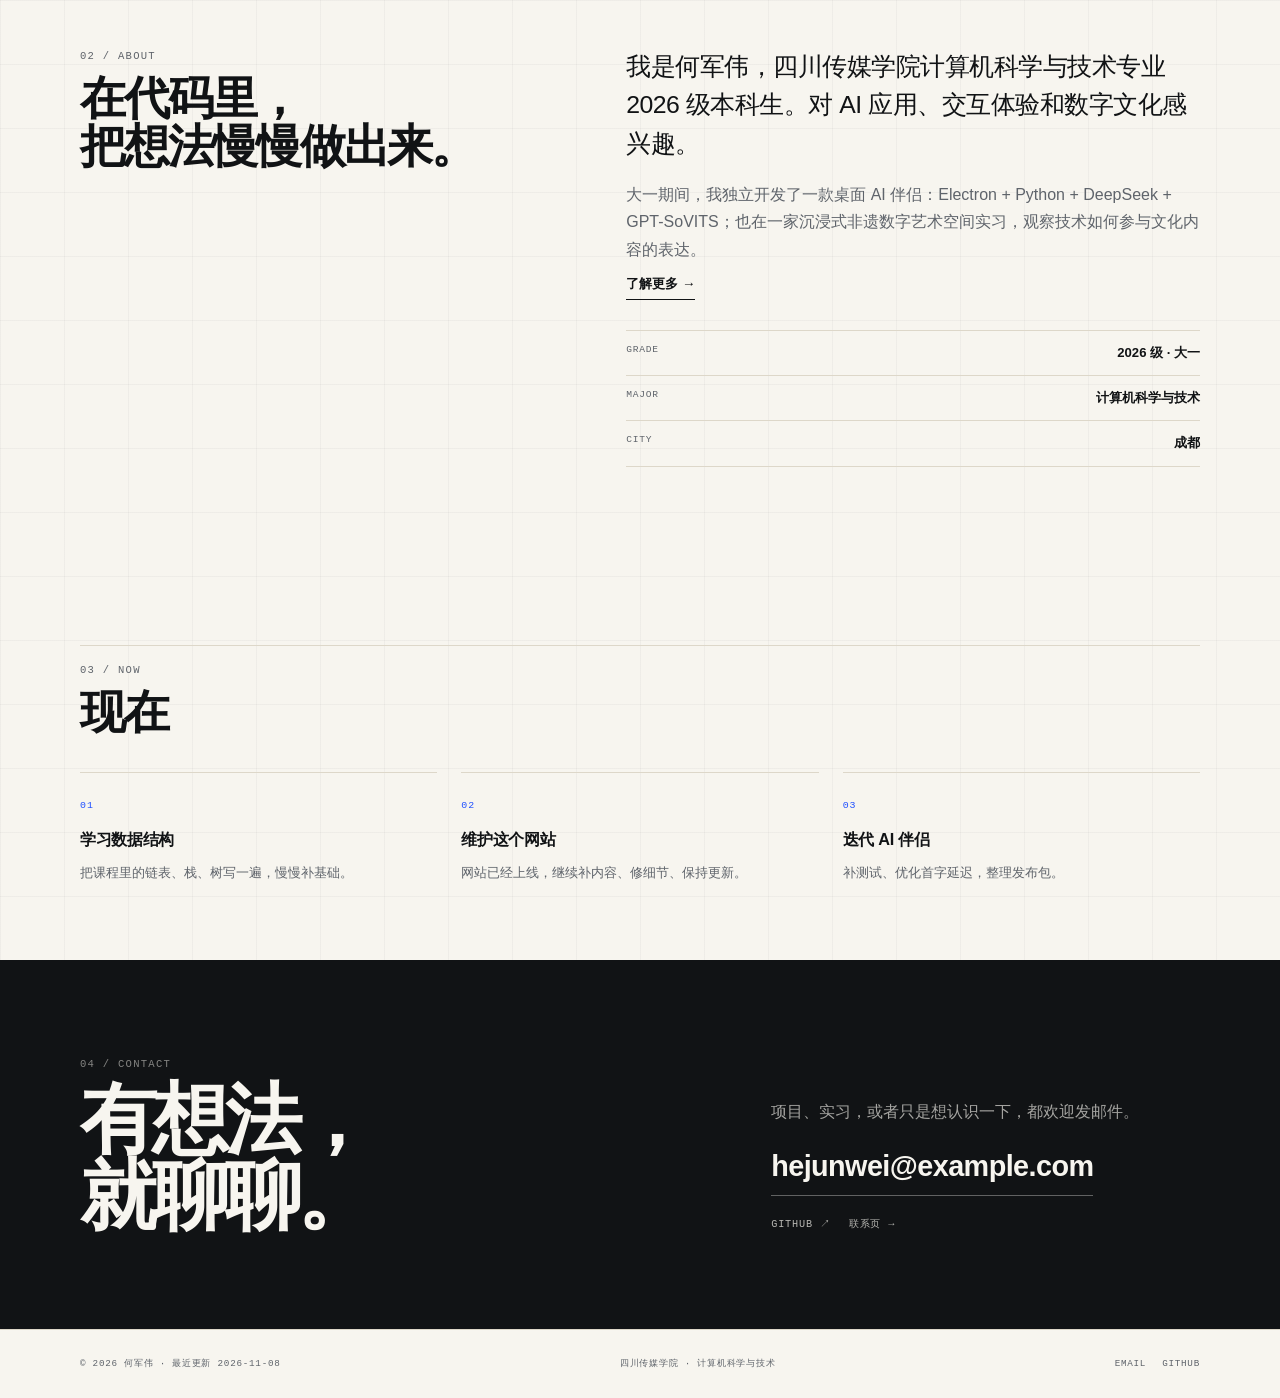
==== commit 204b9414: "content:add last updated note" ====
--- a/index.html
+++ b/index.html
@@ -229,7 +229,7 @@
 
   <footer class="site-footer">
     <div class="container footer-inner">
-      <span>© <span data-year>2026</span> 何军伟</span>
+      <span>© <span data-year>2026</span> 何军伟 · 最近更新 2026-11-08</span>
       <span>四川传媒学院 · 计算机科学与技术</span>
       <div class="footer-links">
         <a href="mailto:hejunwei@example.com">Email</a>
--- a/assets/css/style.css
+++ b/assets/css/style.css
@@ -1388,6 +1388,21 @@
   background: var(--blue);
 }
 
+.pet-shot {
+  width: min(100%, 560px);
+  overflow: hidden;
+  border: 1px solid rgba(247, 245, 239, 0.18);
+  border-radius: 8px;
+  background: #0b0d10;
+  box-shadow: 0 30px 80px rgba(0, 0, 0, 0.35);
+}
+
+.pet-shot img {
+  display: block;
+  width: 100%;
+  height: auto;
+}
+
 .pet-window {
   width: min(100%, 380px);
   overflow: hidden;
